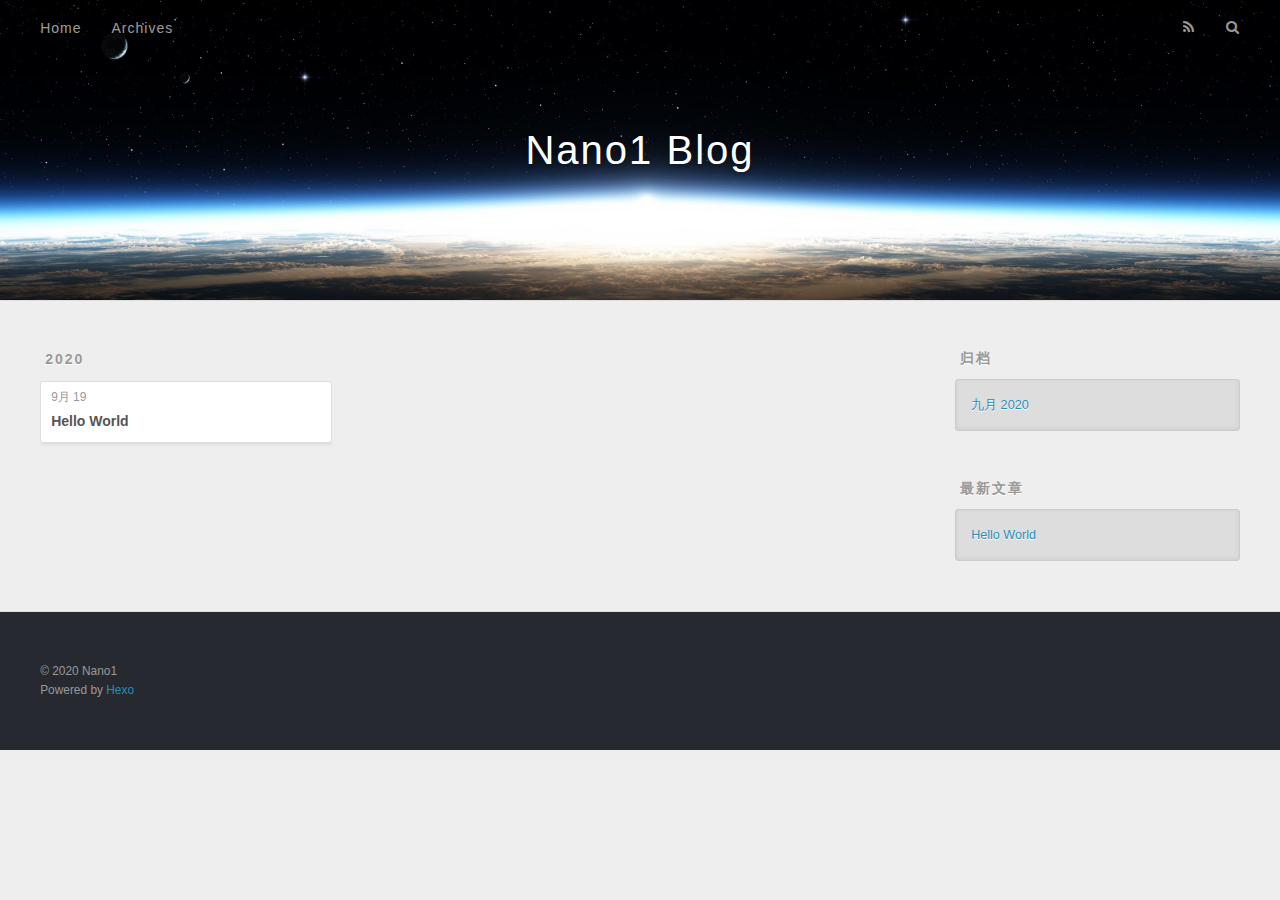
==== archives/index.html @ e584d0bc "Site updated: 2020-09-19 16:43:41" ====
<!DOCTYPE html>
<html>
<head>
  <meta charset="utf-8">
  

  
  <title>归档 | Nano1 Blog</title>
  <meta name="viewport" content="width=device-width, initial-scale=1, maximum-scale=1">
  <meta name="description" content="简单记录">
<meta property="og:type" content="website">
<meta property="og:title" content="Nano1 Blog">
<meta property="og:url" content="http://example.com/archives/index.html">
<meta property="og:site_name" content="Nano1 Blog">
<meta property="og:description" content="简单记录">
<meta property="og:locale" content="zh_CN">
<meta property="article:author" content="Nano1">
<meta name="twitter:card" content="summary">
  
    <link rel="alternate" href="/atom.xml" title="Nano1 Blog" type="application/atom+xml">
  
  
    <link rel="icon" href="/favicon.png">
  
  
    <link href="//fonts.googleapis.com/css?family=Source+Code+Pro" rel="stylesheet" type="text/css">
  
  
<link rel="stylesheet" href="/css/style.css">

<meta name="generator" content="Hexo 5.2.0"></head>

<body>
  <div id="container">
    <div id="wrap">
      <header id="header">
  <div id="banner"></div>
  <div id="header-outer" class="outer">
    <div id="header-title" class="inner">
      <h1 id="logo-wrap">
        <a href="/" id="logo">Nano1 Blog</a>
      </h1>
      
    </div>
    <div id="header-inner" class="inner">
      <nav id="main-nav">
        <a id="main-nav-toggle" class="nav-icon"></a>
        
          <a class="main-nav-link" href="/">Home</a>
        
          <a class="main-nav-link" href="/archives">Archives</a>
        
      </nav>
      <nav id="sub-nav">
        
          <a id="nav-rss-link" class="nav-icon" href="/atom.xml" title="RSS Feed"></a>
        
        <a id="nav-search-btn" class="nav-icon" title="搜索"></a>
      </nav>
      <div id="search-form-wrap">
        <form action="//google.com/search" method="get" accept-charset="UTF-8" class="search-form"><input type="search" name="q" class="search-form-input" placeholder="Search"><button type="submit" class="search-form-submit">&#xF002;</button><input type="hidden" name="sitesearch" value="http://example.com"></form>
      </div>
    </div>
  </div>
</header>
      <div class="outer">
        <section id="main">
  
  
    
    
      
      
      <section class="archives-wrap">
        <div class="archive-year-wrap">
          <a href="/archives/2020" class="archive-year">2020</a>
        </div>
        <div class="archives">
    
    <article class="archive-article archive-type-post">
  <div class="archive-article-inner">
    <header class="archive-article-header">
      <a href="/2020/09/19/hello-world/" class="archive-article-date">
  <time datetime="2020-09-19T07:37:35.341Z" itemprop="datePublished">9月 19</time>
</a>
      
  
    <h1 itemprop="name">
      <a class="archive-article-title" href="/2020/09/19/hello-world/">Hello World</a>
    </h1>
  

    </header>
  </div>
</article>
  
  
    </div></section>
  


</section>
        
          <aside id="sidebar">
  
    

  
    

  
    
  
    
  <div class="widget-wrap">
    <h3 class="widget-title">归档</h3>
    <div class="widget">
      <ul class="archive-list"><li class="archive-list-item"><a class="archive-list-link" href="/archives/2020/09/">九月 2020</a></li></ul>
    </div>
  </div>


  
    
  <div class="widget-wrap">
    <h3 class="widget-title">最新文章</h3>
    <div class="widget">
      <ul>
        
          <li>
            <a href="/2020/09/19/hello-world/">Hello World</a>
          </li>
        
      </ul>
    </div>
  </div>

  
</aside>
        
      </div>
      <footer id="footer">
  
  <div class="outer">
    <div id="footer-info" class="inner">
      &copy; 2020 Nano1<br>
      Powered by <a href="http://hexo.io/" target="_blank">Hexo</a>
    </div>
  </div>
</footer>
    </div>
    <nav id="mobile-nav">
  
    <a href="/" class="mobile-nav-link">Home</a>
  
    <a href="/archives" class="mobile-nav-link">Archives</a>
  
</nav>
    

<script src="//ajax.googleapis.com/ajax/libs/jquery/2.0.3/jquery.min.js"></script>


  
<link rel="stylesheet" href="/fancybox/jquery.fancybox.css">

  
<script src="/fancybox/jquery.fancybox.pack.js"></script>




<script src="/js/script.js"></script>




  </div>
</body>
</html>
---- css/style.css ----
body {
  width: 100%;
}
body:before,
body:after {
  content: "";
  display: table;
}
body:after {
  clear: both;
}
html,
body,
div,
span,
applet,
object,
iframe,
h1,
h2,
h3,
h4,
h5,
h6,
p,
blockquote,
pre,
a,
abbr,
acronym,
address,
big,
cite,
code,
del,
dfn,
em,
img,
ins,
kbd,
q,
s,
samp,
small,
strike,
strong,
sub,
sup,
tt,
var,
dl,
dt,
dd,
ol,
ul,
li,
fieldset,
form,
label,
legend,
table,
caption,
tbody,
tfoot,
thead,
tr,
th,
td {
  margin: 0;
  padding: 0;
  border: 0;
  outline: 0;
  font-weight: inherit;
  font-style: inherit;
  font-family: inherit;
  font-size: 100%;
  vertical-align: baseline;
}
body {
  line-height: 1;
  color: #000;
  background: #fff;
}
ol,
ul {
  list-style: none;
}
table {
  border-collapse: separate;
  border-spacing: 0;
  vertical-align: middle;
}
caption,
th,
td {
  text-align: left;
  font-weight: normal;
  vertical-align: middle;
}
a img {
  border: none;
}
input,
button {
  margin: 0;
  padding: 0;
}
input::-moz-focus-inner,
button::-moz-focus-inner {
  border: 0;
  padding: 0;
}
@font-face {
  font-family: FontAwesome;
  font-style: normal;
  font-weight: normal;
  src: url("fonts/fontawesome-webfont.eot?v=#4.0.3");
  src: url("fonts/fontawesome-webfont.eot?#iefix&v=#4.0.3") format("embedded-opentype"), url("fonts/fontawesome-webfont.woff?v=#4.0.3") format("woff"), url("fonts/fontawesome-webfont.ttf?v=#4.0.3") format("truetype"), url("fonts/fontawesome-webfont.svg#fontawesomeregular?v=#4.0.3") format("svg");
}
html,
body,
#container {
  height: 100%;
}
body {
  background: #eee;
  font: 14px -apple-system, BlinkMacSystemFont, "Segoe UI", "Roboto", "Oxygen", "Ubuntu", "Cantarell", "Fira Sans", "Droid Sans", "Helvetica Neue", sans-serif;
  -webkit-text-size-adjust: 100%;
}
.outer {
  max-width: 1220px;
  margin: 0 auto;
  padding: 0 20px;
}
.outer:before,
.outer:after {
  content: "";
  display: table;
}
.outer:after {
  clear: both;
}
.inner {
  display: inline;
  float: left;
  width: 98.33333333333333%;
  margin: 0 0.833333333333333%;
}
.left,
.alignleft {
  float: left;
}
.right,
.alignright {
  float: right;
}
.clear {
  clear: both;
}
#container {
  position: relative;
}
.mobile-nav-on {
  overflow: hidden;
}
#wrap {
  height: 100%;
  width: 100%;
  position: absolute;
  top: 0;
  left: 0;
  -webkit-transition: 0.2s ease-out;
  -moz-transition: 0.2s ease-out;
  -ms-transition: 0.2s ease-out;
  transition: 0.2s ease-out;
  z-index: 1;
  background: #eee;
}
.mobile-nav-on #wrap {
  left: 280px;
}
@media screen and (min-width: 768px) {
  #main {
    display: inline;
    float: left;
    width: 73.33333333333333%;
    margin: 0 0.833333333333333%;
  }
}
.article-date,
.article-category-link,
.archive-year,
.widget-title {
  text-decoration: none;
  text-transform: uppercase;
  letter-spacing: 2px;
  color: #999;
  margin-bottom: 1em;
  margin-left: 5px;
  line-height: 1em;
  text-shadow: 0 1px #fff;
  font-weight: bold;
}
.article-inner,
.archive-article-inner {
  background: #fff;
  -webkit-box-shadow: 1px 2px 3px #ddd;
  box-shadow: 1px 2px 3px #ddd;
  border: 1px solid #ddd;
  border-radius: 3px;
}
.article-entry h1,
.widget h1 {
  font-size: 2em;
}
.article-entry h2,
.widget h2 {
  font-size: 1.5em;
}
.article-entry h3,
.widget h3 {
  font-size: 1.3em;
}
.article-entry h4,
.widget h4 {
  font-size: 1.2em;
}
.article-entry h5,
.widget h5 {
  font-size: 1em;
}
.article-entry h6,
.widget h6 {
  font-size: 1em;
  color: #999;
}
.article-entry hr,
.widget hr {
  border: 1px dashed #ddd;
}
.article-entry strong,
.widget strong {
  font-weight: bold;
}
.article-entry em,
.widget em,
.article-entry cite,
.widget cite {
  font-style: italic;
}
.article-entry sup,
.widget sup,
.article-entry sub,
.widget sub {
  font-size: 0.75em;
  line-height: 0;
  position: relative;
  vertical-align: baseline;
}
.article-entry sup,
.widget sup {
  top: -0.5em;
}
.article-entry sub,
.widget sub {
  bottom: -0.2em;
}
.article-entry small,
.widget small {
  font-size: 0.85em;
}
.article-entry acronym,
.widget acronym,
.article-entry abbr,
.widget abbr {
  border-bottom: 1px dotted;
}
.article-entry ul,
.widget ul,
.article-entry ol,
.widget ol,
.article-entry dl,
.widget dl {
  margin: 0 20px;
  line-height: 1.6em;
}
.article-entry ul ul,
.widget ul ul,
.article-entry ol ul,
.widget ol ul,
.article-entry ul ol,
.widget ul ol,
.article-entry ol ol,
.widget ol ol {
  margin-top: 0;
  margin-bottom: 0;
}
.article-entry ul,
.widget ul {
  list-style: disc;
}
.article-entry ol,
.widget ol {
  list-style: decimal;
}
.article-entry dt,
.widget dt {
  font-weight: bold;
}
#header {
  height: 300px;
  position: relative;
  border-bottom: 1px solid #ddd;
}
#header:before,
#header:after {
  content: "";
  position: absolute;
  left: 0;
  right: 0;
  height: 40px;
}
#header:before {
  top: 0;
  background: -webkit-linear-gradient(rgba(0,0,0,0.2), transparent);
  background: -moz-linear-gradient(rgba(0,0,0,0.2), transparent);
  background: -ms-linear-gradient(rgba(0,0,0,0.2), transparent);
  background: linear-gradient(rgba(0,0,0,0.2), transparent);
}
#header:after {
  bottom: 0;
  background: -webkit-linear-gradient(transparent, rgba(0,0,0,0.2));
  background: -moz-linear-gradient(transparent, rgba(0,0,0,0.2));
  background: -ms-linear-gradient(transparent, rgba(0,0,0,0.2));
  background: linear-gradient(transparent, rgba(0,0,0,0.2));
}
#header-outer {
  height: 100%;
  position: relative;
}
#header-inner {
  position: relative;
  overflow: hidden;
}
#banner {
  position: absolute;
  top: 0;
  left: 0;
  width: 100%;
  height: 100%;
  background: url("images/banner.jpg") center #000;
  -webkit-background-size: cover;
  -moz-background-size: cover;
  background-size: cover;
  z-index: -1;
}
#header-title {
  text-align: center;
  height: 40px;
  position: absolute;
  top: 50%;
  left: 0;
  margin-top: -20px;
}
#logo,
#subtitle {
  text-decoration: none;
  color: #fff;
  font-weight: 300;
  text-shadow: 0 1px 4px rgba(0,0,0,0.3);
}
#logo {
  font-size: 40px;
  line-height: 40px;
  letter-spacing: 2px;
}
#subtitle {
  font-size: 16px;
  line-height: 16px;
  letter-spacing: 1px;
}
#subtitle-wrap {
  margin-top: 16px;
}
#main-nav {
  float: left;
  margin-left: -15px;
}
.nav-icon,
.main-nav-link {
  float: left;
  color: #fff;
  opacity: 0.6;
  text-decoration: none;
  text-shadow: 0 1px rgba(0,0,0,0.2);
  -webkit-transition: opacity 0.2s;
  -moz-transition: opacity 0.2s;
  -ms-transition: opacity 0.2s;
  transition: opacity 0.2s;
  display: block;
  padding: 20px 15px;
}
.nav-icon:hover,
.main-nav-link:hover {
  opacity: 1;
}
.nav-icon {
  font-family: FontAwesome;
  text-align: center;
  font-size: 14px;
  width: 14px;
  height: 14px;
  padding: 20px 15px;
  position: relative;
  cursor: pointer;
}
.main-nav-link {
  font-weight: 300;
  letter-spacing: 1px;
}
@media screen and (max-width: 479px) {
  .main-nav-link {
    display: none;
  }
}
#main-nav-toggle {
  display: none;
}
#main-nav-toggle:before {
  content: "\f0c9";
}
@media screen and (max-width: 479px) {
  #main-nav-toggle {
    display: block;
  }
}
#sub-nav {
  float: right;
  margin-right: -15px;
}
#nav-rss-link:before {
  content: "\f09e";
}
#nav-search-btn:before {
  content: "\f002";
}
#search-form-wrap {
  position: absolute;
  top: 15px;
  width: 150px;
  height: 30px;
  right: -150px;
  opacity: 0;
  -webkit-transition: 0.2s ease-out;
  -moz-transition: 0.2s ease-out;
  -ms-transition: 0.2s ease-out;
  transition: 0.2s ease-out;
}
#search-form-wrap.on {
  opacity: 1;
  right: 0;
}
@media screen and (max-width: 479px) {
  #search-form-wrap {
    width: 100%;
    right: -100%;
  }
}
.search-form {
  position: absolute;
  top: 0;
  left: 0;
  right: 0;
  background: #fff;
  padding: 5px 15px;
  border-radius: 15px;
  -webkit-box-shadow: 0 0 10px rgba(0,0,0,0.3);
  box-shadow: 0 0 10px rgba(0,0,0,0.3);
}
.search-form-input {
  border: none;
  background: none;
  color: #555;
  width: 100%;
  font: 13px -apple-system, BlinkMacSystemFont, "Segoe UI", "Roboto", "Oxygen", "Ubuntu", "Cantarell", "Fira Sans", "Droid Sans", "Helvetica Neue", sans-serif;
  outline: none;
}
.search-form-input::-webkit-search-results-decoration,
.search-form-input::-webkit-search-cancel-button {
  -webkit-appearance: none;
}
.search-form-submit {
  position: absolute;
  top: 50%;
  right: 10px;
  margin-top: -7px;
  font: 13px FontAwesome;
  border: none;
  background: none;
  color: #bbb;
  cursor: pointer;
}
.search-form-submit:hover,
.search-form-submit:focus {
  color: #777;
}
.article {
  margin: 50px 0;
}
.article-inner {
  overflow: hidden;
}
.article-meta:before,
.article-meta:after {
  content: "";
  display: table;
}
.article-meta:after {
  clear: both;
}
.article-date {
  float: left;
}
.article-category {
  float: left;
  line-height: 1em;
  color: #ccc;
  text-shadow: 0 1px #fff;
  margin-left: 8px;
}
.article-category:before {
  content: "\2022";
}
.article-category-link {
  margin: 0 12px 1em;
}
.article-header {
  padding: 20px 20px 0;
}
.article-title {
  text-decoration: none;
  font-size: 2em;
  font-weight: bold;
  color: #555;
  line-height: 1.1em;
  -webkit-transition: color 0.2s;
  -moz-transition: color 0.2s;
  -ms-transition: color 0.2s;
  transition: color 0.2s;
}
a.article-title:hover {
  color: #258fb8;
}
.article-entry {
  color: #555;
  padding: 0 20px;
}
.article-entry:before,
.article-entry:after {
  content: "";
  display: table;
}
.article-entry:after {
  clear: both;
}
.article-entry p,
.article-entry table {
  line-height: 1.6em;
  margin: 1.6em 0;
}
.article-entry h1,
.article-entry h2,
.article-entry h3,
.article-entry h4,
.article-entry h5,
.article-entry h6 {
  font-weight: bold;
}
.article-entry h1,
.article-entry h2,
.article-entry h3,
.article-entry h4,
.article-entry h5,
.article-entry h6 {
  line-height: 1.1em;
  margin: 1.1em 0;
}
.article-entry a {
  color: #258fb8;
  text-decoration: none;
}
.article-entry a:hover {
  text-decoration: underline;
}
.article-entry ul,
.article-entry ol,
.article-entry dl {
  margin-top: 1.6em;
  margin-bottom: 1.6em;
}
.article-entry img,
.article-entry video {
  max-width: 100%;
  height: auto;
  display: block;
  margin: auto;
}
.article-entry iframe {
  border: none;
}
.article-entry table {
  width: 100%;
  border-collapse: collapse;
  border-spacing: 0;
}
.article-entry th {
  font-weight: bold;
  border-bottom: 3px solid #ddd;
  padding-bottom: 0.5em;
}
.article-entry td {
  border-bottom: 1px solid #ddd;
  padding: 10px 0;
}
.article-entry blockquote {
  font-family: Georgia, "Times New Roman", serif;
  font-size: 1.4em;
  margin: 1.6em 20px;
  text-align: center;
}
.article-entry blockquote footer {
  font-size: 14px;
  margin: 1.6em 0;
  font-family: -apple-system, BlinkMacSystemFont, "Segoe UI", "Roboto", "Oxygen", "Ubuntu", "Cantarell", "Fira Sans", "Droid Sans", "Helvetica Neue", sans-serif;
}
.article-entry blockquote footer cite:before {
  content: "—";
  padding: 0 0.5em;
}
.article-entry .pullquote {
  text-align: left;
  width: 45%;
  margin: 0;
}
.article-entry .pullquote.left {
  margin-left: 0.5em;
  margin-right: 1em;
}
.article-entry .pullquote.right {
  margin-right: 0.5em;
  margin-left: 1em;
}
.article-entry .caption {
  color: #999;
  display: block;
  font-size: 0.9em;
  margin-top: 0.5em;
  position: relative;
  text-align: center;
}
.article-entry .video-container {
  position: relative;
  padding-top: 56.25%;
  height: 0;
  overflow: hidden;
}
.article-entry .video-container iframe,
.article-entry .video-container object,
.article-entry .video-container embed {
  position: absolute;
  top: 0;
  left: 0;
  width: 100%;
  height: 100%;
  margin-top: 0;
}
.article-more-link a {
  display: inline-block;
  line-height: 1em;
  padding: 6px 15px;
  border-radius: 15px;
  background: #eee;
  color: #999;
  text-shadow: 0 1px #fff;
  text-decoration: none;
}
.article-more-link a:hover {
  background: #258fb8;
  color: #fff;
  text-decoration: none;
  text-shadow: 0 1px #1e7293;
}
.article-footer {
  font-size: 0.85em;
  line-height: 1.6em;
  border-top: 1px solid #ddd;
  padding-top: 1.6em;
  margin: 0 20px 20px;
}
.article-footer:before,
.article-footer:after {
  content: "";
  display: table;
}
.article-footer:after {
  clear: both;
}
.article-footer a {
  color: #999;
  text-decoration: none;
}
.article-footer a:hover {
  color: #555;
}
.article-tag-list-item {
  float: left;
  margin-right: 10px;
}
.article-tag-list-link:before {
  content: "#";
}
.article-comment-link {
  float: right;
}
.article-comment-link:before {
  content: "\f075";
  font-family: FontAwesome;
  padding-right: 8px;
}
.article-share-link {
  cursor: pointer;
  float: right;
  margin-left: 20px;
}
.article-share-link:before {
  content: "\f064";
  font-family: FontAwesome;
  padding-right: 6px;
}
#article-nav {
  position: relative;
}
#article-nav:before,
#article-nav:after {
  content: "";
  display: table;
}
#article-nav:after {
  clear: both;
}
@media screen and (min-width: 768px) {
  #article-nav {
    margin: 50px 0;
  }
  #article-nav:before {
    width: 8px;
    height: 8px;
    position: absolute;
    top: 50%;
    left: 50%;
    margin-top: -4px;
    margin-left: -4px;
    content: "";
    border-radius: 50%;
    background: #ddd;
    -webkit-box-shadow: 0 1px 2px #fff;
    box-shadow: 0 1px 2px #fff;
  }
}
.article-nav-link-wrap {
  text-decoration: none;
  text-shadow: 0 1px #fff;
  color: #999;
  -webkit-box-sizing: border-box;
  -moz-box-sizing: border-box;
  box-sizing: border-box;
  margin-top: 50px;
  text-align: center;
  display: block;
}
.article-nav-link-wrap:hover {
  color: #555;
}
@media screen and (min-width: 768px) {
  .article-nav-link-wrap {
    width: 50%;
    margin-top: 0;
  }
}
@media screen and (min-width: 768px) {
  #article-nav-newer {
    float: left;
    text-align: right;
    padding-right: 20px;
  }
}
@media screen and (min-width: 768px) {
  #article-nav-older {
    float: right;
    text-align: left;
    padding-left: 20px;
  }
}
.article-nav-caption {
  text-transform: uppercase;
  letter-spacing: 2px;
  color: #ddd;
  line-height: 1em;
  font-weight: bold;
}
#article-nav-newer .article-nav-caption {
  margin-right: -2px;
}
.article-nav-title {
  font-size: 0.85em;
  line-height: 1.6em;
  margin-top: 0.5em;
}
.article-share-box {
  position: absolute;
  display: none;
  background: #fff;
  -webkit-box-shadow: 1px 2px 10px rgba(0,0,0,0.2);
  box-shadow: 1px 2px 10px rgba(0,0,0,0.2);
  border-radius: 3px;
  margin-left: -145px;
  overflow: hidden;
  z-index: 1;
}
.article-share-box.on {
  display: block;
}
.article-share-input {
  width: 100%;
  background: none;
  -webkit-box-sizing: border-box;
  -moz-box-sizing: border-box;
  box-sizing: border-box;
  font: 14px -apple-system, BlinkMacSystemFont, "Segoe UI", "Roboto", "Oxygen", "Ubuntu", "Cantarell", "Fira Sans", "Droid Sans", "Helvetica Neue", sans-serif;
  padding: 0 15px;
  color: #555;
  outline: none;
  border: 1px solid #ddd;
  border-radius: 3px 3px 0 0;
  height: 36px;
  line-height: 36px;
}
.article-share-links {
  background: #eee;
}
.article-share-links:before,
.article-share-links:after {
  content: "";
  display: table;
}
.article-share-links:after {
  clear: both;
}
.article-share-twitter,
.article-share-facebook,
.article-share-pinterest,
.article-share-google {
  width: 50px;
  height: 36px;
  display: block;
  float: left;
  position: relative;
  color: #999;
  text-shadow: 0 1px #fff;
}
.article-share-twitter:before,
.article-share-facebook:before,
.article-share-pinterest:before,
.article-share-google:before {
  font-size: 20px;
  font-family: FontAwesome;
  width: 20px;
  height: 20px;
  position: absolute;
  top: 50%;
  left: 50%;
  margin-top: -10px;
  margin-left: -10px;
  text-align: center;
}
.article-share-twitter:hover,
.article-share-facebook:hover,
.article-share-pinterest:hover,
.article-share-google:hover {
  color: #fff;
}
.article-share-twitter:before {
  content: "\f099";
}
.article-share-twitter:hover {
  background: #00aced;
  text-shadow: 0 1px #008abe;
}
.article-share-facebook:before {
  content: "\f09a";
}
.article-share-facebook:hover {
  background: #3b5998;
  text-shadow: 0 1px #2f477a;
}
.article-share-pinterest:before {
  content: "\f0d2";
}
.article-share-pinterest:hover {
  background: #cb2027;
  text-shadow: 0 1px #a21a1f;
}
.article-share-google:before {
  content: "\f0d5";
}
.article-share-google:hover {
  background: #dd4b39;
  text-shadow: 0 1px #be3221;
}
.article-gallery {
  background: #000;
  position: relative;
}
.article-gallery-photos {
  position: relative;
  overflow: hidden;
}
.article-gallery-img {
  display: none;
  max-width: 100%;
}
.article-gallery-img:first-child {
  display: block;
}
.article-gallery-img.loaded {
  position: absolute;
  display: block;
}
.article-gallery-img img {
  display: block;
  max-width: 100%;
  margin: 0 auto;
}
#comments {
  background: #fff;
  -webkit-box-shadow: 1px 2px 3px #ddd;
  box-shadow: 1px 2px 3px #ddd;
  padding: 20px;
  border: 1px solid #ddd;
  border-radius: 3px;
  margin: 50px 0;
}
#comments a {
  color: #258fb8;
}
.archives-wrap {
  margin: 50px 0;
}
.archives:before,
.archives:after {
  content: "";
  display: table;
}
.archives:after {
  clear: both;
}
.archive-year-wrap {
  margin-bottom: 1em;
}
.archives {
  -webkit-column-gap: 10px;
  -moz-column-gap: 10px;
  column-gap: 10px;
}
@media screen and (min-width: 480px) and (max-width: 767px) {
  .archives {
    -webkit-column-count: 2;
    -moz-column-count: 2;
    column-count: 2;
  }
}
@media screen and (min-width: 768px) {
  .archives {
    -webkit-column-count: 3;
    -moz-column-count: 3;
    column-count: 3;
  }
}
.archive-article {
  -webkit-column-break-inside: avoid;
  page-break-inside: avoid;
  overflow: hidden;
  break-inside: avoid-column;
}
.archive-article-inner {
  padding: 10px;
  margin-bottom: 15px;
}
.archive-article-title {
  text-decoration: none;
  font-weight: bold;
  color: #555;
  -webkit-transition: color 0.2s;
  -moz-transition: color 0.2s;
  -ms-transition: color 0.2s;
  transition: color 0.2s;
  line-height: 1.6em;
}
.archive-article-title:hover {
  color: #258fb8;
}
.archive-article-footer {
  margin-top: 1em;
}
.archive-article-date {
  color: #999;
  text-decoration: none;
  font-size: 0.85em;
  line-height: 1em;
  margin-bottom: 0.5em;
  display: block;
}
#page-nav {
  margin: 50px auto;
  background: #fff;
  -webkit-box-shadow: 1px 2px 3px #ddd;
  box-shadow: 1px 2px 3px #ddd;
  border: 1px solid #ddd;
  border-radius: 3px;
  text-align: center;
  color: #999;
  overflow: hidden;
}
#page-nav:before,
#page-nav:after {
  content: "";
  display: table;
}
#page-nav:after {
  clear: both;
}
#page-nav a,
#page-nav span {
  padding: 10px 20px;
  line-height: 1;
  height: 2ex;
}
#page-nav a {
  color: #999;
  text-decoration: none;
}
#page-nav a:hover {
  background: #999;
  color: #fff;
}
#page-nav .prev {
  float: left;
}
#page-nav .next {
  float: right;
}
#page-nav .page-number {
  display: inline-block;
}
@media screen and (max-width: 479px) {
  #page-nav .page-number {
    display: none;
  }
}
#page-nav .current {
  color: #555;
  font-weight: bold;
}
#page-nav .space {
  color: #ddd;
}
#footer {
  background: #262a30;
  padding: 50px 0;
  border-top: 1px solid #ddd;
  color: #999;
}
#footer a {
  color: #258fb8;
  text-decoration: none;
}
#footer a:hover {
  text-decoration: underline;
}
#footer-info {
  line-height: 1.6em;
  font-size: 0.85em;
}
.article-entry pre,
.article-entry .highlight {
  background: #2d2d2d;
  margin: 0 -20px;
  padding: 15px 20px;
  border-style: solid;
  border-color: #ddd;
  border-width: 1px 0;
  overflow: auto;
  color: #ccc;
  line-height: 22.400000000000002px;
}
.article-entry .highlight .gutter pre,
.article-entry .gist .gist-file .gist-data .line-numbers {
  color: #666;
  font-size: 0.85em;
}
.article-entry pre,
.article-entry code {
  font-family: "Source Code Pro", Consolas, Monaco, Menlo, Consolas, monospace;
}
.article-entry code {
  background: #eee;
  text-shadow: 0 1px #fff;
  padding: 0 0.3em;
}
.article-entry pre code {
  background: none;
  text-shadow: none;
  padding: 0;
}
.article-entry .highlight pre {
  border: none;
  margin: 0;
  padding: 0;
}
.article-entry .highlight table {
  margin: 0;
  width: auto;
}
.article-entry .highlight td {
  border: none;
  padding: 0;
}
.article-entry .highlight figcaption {
  font-size: 0.85em;
  color: #999;
  line-height: 1em;
  margin-bottom: 1em;
}
.article-entry .highlight figcaption:before,
.article-entry .highlight figcaption:after {
  content: "";
  display: table;
}
.article-entry .highlight figcaption:after {
  clear: both;
}
.article-entry .highlight figcaption a {
  float: right;
}
.article-entry .highlight .gutter pre {
  text-align: right;
  padding-right: 20px;
}
.article-entry .highlight .line {
  height: 22.400000000000002px;
}
.article-entry .highlight .line.marked {
  background: #515151;
}
.article-entry .gist {
  margin: 0 -20px;
  border-style: solid;
  border-color: #ddd;
  border-width: 1px 0;
  background: #2d2d2d;
  padding: 15px 20px 15px 0;
}
.article-entry .gist .gist-file {
  border: none;
  font-family: "Source Code Pro", Consolas, Monaco, Menlo, Consolas, monospace;
  margin: 0;
}
.article-entry .gist .gist-file .gist-data {
  background: none;
  border: none;
}
.article-entry .gist .gist-file .gist-data .line-numbers {
  background: none;
  border: none;
  padding: 0 20px 0 0;
}
.article-entry .gist .gist-file .gist-data .line-data {
  padding: 0 !important;
}
.article-entry .gist .gist-file .highlight {
  margin: 0;
  padding: 0;
  border: none;
}
.article-entry .gist .gist-file .gist-meta {
  background: #2d2d2d;
  color: #999;
  font: 0.85em -apple-system, BlinkMacSystemFont, "Segoe UI", "Roboto", "Oxygen", "Ubuntu", "Cantarell", "Fira Sans", "Droid Sans", "Helvetica Neue", sans-serif;
  text-shadow: 0 0;
  padding: 0;
  margin-top: 1em;
  margin-left: 20px;
}
.article-entry .gist .gist-file .gist-meta a {
  color: #258fb8;
  font-weight: normal;
}
.article-entry .gist .gist-file .gist-meta a:hover {
  text-decoration: underline;
}
pre .comment,
pre .title {
  color: #999;
}
pre .variable,
pre .attribute,
pre .tag,
pre .regexp,
pre .ruby .constant,
pre .xml .tag .title,
pre .xml .pi,
pre .xml .doctype,
pre .html .doctype,
pre .css .id,
pre .css .class,
pre .css .pseudo {
  color: #f2777a;
}
pre .number,
pre .preprocessor,
pre .built_in,
pre .literal,
pre .params,
pre .constant {
  color: #f99157;
}
pre .class,
pre .ruby .class .title,
pre .css .rules .attribute {
  color: #9c9;
}
pre .string,
pre .value,
pre .inheritance,
pre .header,
pre .ruby .symbol,
pre .xml .cdata {
  color: #9c9;
}
pre .css .hexcolor {
  color: #6cc;
}
pre .function,
pre .python .decorator,
pre .python .title,
pre .ruby .function .title,
pre .ruby .title .keyword,
pre .perl .sub,
pre .javascript .title,
pre .coffeescript .title {
  color: #69c;
}
pre .keyword,
pre .javascript .function {
  color: #c9c;
}
@media screen and (max-width: 479px) {
  #mobile-nav {
    position: absolute;
    top: 0;
    left: 0;
    width: 280px;
    height: 100%;
    background: #191919;
    border-right: 1px solid #fff;
  }
}
@media screen and (max-width: 479px) {
  .mobile-nav-link {
    display: block;
    color: #999;
    text-decoration: none;
    padding: 15px 20px;
    font-weight: bold;
  }
  .mobile-nav-link:hover {
    color: #fff;
  }
}
@media screen and (min-width: 768px) {
  #sidebar {
    display: inline;
    float: left;
    width: 23.333333333333332%;
    margin: 0 0.833333333333333%;
  }
}
.widget-wrap {
  margin: 50px 0;
}
.widget {
  color: #777;
  text-shadow: 0 1px #fff;
  background: #ddd;
  -webkit-box-shadow: 0 -1px 4px #ccc inset;
  box-shadow: 0 -1px 4px #ccc inset;
  border: 1px solid #ccc;
  padding: 15px;
  border-radius: 3px;
}
.widget a {
  color: #258fb8;
  text-decoration: none;
}
.widget a:hover {
  text-decoration: underline;
}
.widget ul ul,
.widget ol ul,
.widget dl ul,
.widget ul ol,
.widget ol ol,
.widget dl ol,
.widget ul dl,
.widget ol dl,
.widget dl dl {
  margin-left: 15px;
  list-style: disc;
}
.widget {
  line-height: 1.6em;
  word-wrap: break-word;
  font-size: 0.9em;
}
.widget ul,
.widget ol {
  list-style: none;
  margin: 0;
}
.widget ul ul,
.widget ol ul,
.widget ul ol,
.widget ol ol {
  margin: 0 20px;
}
.widget ul ul,
.widget ol ul {
  list-style: disc;
}
.widget ul ol,
.widget ol ol {
  list-style: decimal;
}
.category-list-count,
.tag-list-count,
.archive-list-count {
  padding-left: 5px;
  color: #999;
  font-size: 0.85em;
}
.category-list-count:before,
.tag-list-count:before,
.archive-list-count:before {
  content: "(";
}
.category-list-count:after,
.tag-list-count:after,
.archive-list-count:after {
  content: ")";
}
.tagcloud a {
  margin-right: 5px;
  display: inline-block;
}
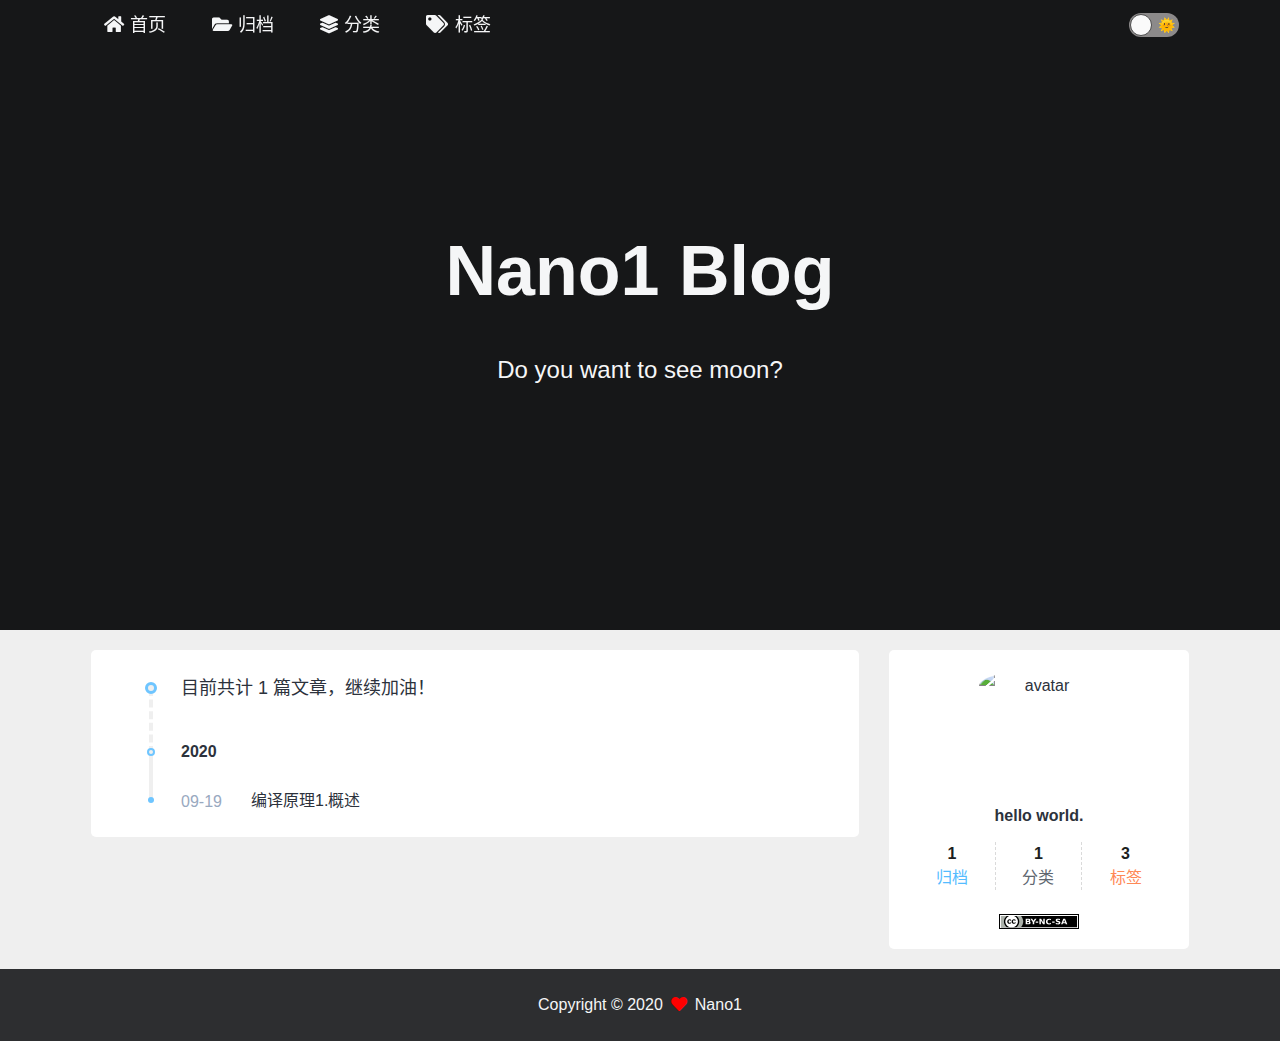
==== commit 4db9fc7e: "Site updated: 2020-09-22 17:52:18" ====
--- a/archives/index.html
+++ b/archives/index.html
@@ -1,180 +1,123 @@
-<!DOCTYPE html>
-<html>
-<head>
-  <meta charset="utf-8">
-  
-
-  
-  <title>归档 | Nano1 Blog</title>
-  <meta name="viewport" content="width=device-width, initial-scale=1, maximum-scale=1">
-  <meta name="description" content="简单记录">
+<!DOCTYPE html><html lang="zh-CN"><head><meta charset="UTF-8"><meta http-equiv="X-UA-Compatible" content="IE=edge"><meta name="viewport" content="width=device-width, initial-scale=1"><meta name="format-detection" content="telephone=no"><meta name="apple-mobile-web-app-capable" content="yes"><meta name="apple-mobile-web-app-status-bar-style" content="black"><link rel="icon" href="/images/icons/favicon-16x16.png?v=2.1.1" type="image/png" sizes="16x16"><link rel="icon" href="/images/icons/favicon-32x32.png?v=2.1.1" type="image/png" sizes="32x32"><meta name="description" content="倒霉蛋">
 <meta property="og:type" content="website">
 <meta property="og:title" content="Nano1 Blog">
-<meta property="og:url" content="http://example.com/archives/index.html">
+<meta property="og:url" content="http://suyunano1.github.io/archives/index.html">
 <meta property="og:site_name" content="Nano1 Blog">
-<meta property="og:description" content="简单记录">
+<meta property="og:description" content="倒霉蛋">
 <meta property="og:locale" content="zh_CN">
 <meta property="article:author" content="Nano1">
-<meta name="twitter:card" content="summary">
-  
-    <link rel="alternate" href="/atom.xml" title="Nano1 Blog" type="application/atom+xml">
-  
-  
-    <link rel="icon" href="/favicon.png">
-  
-  
-    <link href="//fonts.googleapis.com/css?family=Source+Code+Pro" rel="stylesheet" type="text/css">
-  
-  
-<link rel="stylesheet" href="/css/style.css">
+<meta property="article:tag" content="计算机 编程">
+<meta name="twitter:card" content="summary"><title>归档 | Nano1 Blog</title><link ref="canonical" href="http://suyunano1.github.io/archives/index.html"><link rel="dns-prefetch" href="https://cdn.jsdelivr.net"><link rel="stylesheet" href="https://cdn.jsdelivr.net/npm/@fortawesome/fontawesome-free@5.12.1/css/all.min.css" type="text/css"><link rel="stylesheet" href="/css/index.css?v=2.1.1"><script>var Stun = window.Stun || {};
+var CONFIG = {
+  root: '/',
+  algolia: undefined,
+  fontIcon: {"prompt":{"success":"fas fa-check-circle","info":"fas fa-arrow-circle-right","warning":"fas fa-exclamation-circle","error":"fas fa-times-circle"},"copyBtn":"fas fa-copy"},
+  sidebar: {"offsetTop":"20px","tocMaxDepth":6},
+  header: {"enable":true,"showOnPost":true,"scrollDownIcon":false},
+  postWidget: {"endText":true},
+  nightMode: {"enable":true},
+  back2top: {"enable":true},
+  codeblock: {"style":"carbon","highlight":"light","wordWrap":false},
+  reward: false,
+  fancybox: false,
+  zoomImage: {"gapAside":"20px"},
+  galleryWaterfall: undefined,
+  lazyload: false,
+  pjax: {"avoidBanner":false},
+  externalLink: {"icon":{"enable":true,"name":"fas fa-external-link-alt"}},
+  shortcuts: undefined,
+  prompt: {"copyButton":"复制","copySuccess":"复制成功","copyError":"复制失败"},
+  sourcePath: {"js":"js","css":"css","images":"images"},
+};
 
-<meta name="generator" content="Hexo 5.2.0"></head>
+window.CONFIG = CONFIG;</script><meta name="generator" content="Hexo 5.2.0"></head><body><div class="container" id="container"><header class="header" id="header"><div class="header-inner"><nav class="header-nav header-nav--fixed"><div class="header-nav-inner"><div class="header-nav-menubtn"><i class="fas fa-bars"></i></div><div class="header-nav-menu"><div class="header-nav-menu-item"><a class="header-nav-menu-item__link" href="/"><span class="header-nav-menu-item__icon"><i class="fas fa-home"></i></span><span class="header-nav-menu-item__text">首页</span></a></div><div class="header-nav-menu-item"><a class="header-nav-menu-item__link" href="/archives/"><span class="header-nav-menu-item__icon"><i class="fas fa-folder-open"></i></span><span class="header-nav-menu-item__text">归档</span></a></div><div class="header-nav-menu-item"><a class="header-nav-menu-item__link" href="/categories/"><span class="header-nav-menu-item__icon"><i class="fas fa-layer-group"></i></span><span class="header-nav-menu-item__text">分类</span></a></div><div class="header-nav-menu-item"><a class="header-nav-menu-item__link" href="/tags/"><span class="header-nav-menu-item__icon"><i class="fas fa-tags"></i></span><span class="header-nav-menu-item__text">标签</span></a></div></div><div class="header-nav-mode"><div class="mode"><div class="mode-track"><span class="mode-track-moon"></span><span class="mode-track-sun"></span></div><div class="mode-thumb"></div></div></div></div></nav><div class="header-banner"><div class="header-banner-info"><div class="header-banner-info__title">Nano1 Blog</div><div class="header-banner-info__subtitle">Do you want to see moon?</div></div></div></div></header><main class="main" id="main"><div class="main-inner"><div class="content-wrap" id="content-wrap"><div class="content" id="content"><div class="archive"><div class="archive-total">目前共计 1 篇文章，继续加油！</div><section class="timeline"><time class="timeline-item timeline-item--year">2020</time><article class="timeline-item"><time class="timeline-item__time">09-19</time><h2 class="timeline-item__title"><a class="timeline-item__link" href="/2020/09/19/%E7%BC%96%E8%AF%91%E5%8E%9F%E7%90%861.%E6%A6%82%E8%BF%B0/">编译原理1.概述</a></h2></article></section></div></div></div><div class="sidebar-wrap" id="sidebar-wrap"><aside class="sidebar" id="sidebar"><section class="sidebar-toc hide"></section><!-- ov = overview--><section class="sidebar-ov"><div class="sidebar-ov-author"><div class="sidebar-ov-author__avatar"><img class="sidebar-ov-author__avatar_img" src="https://gitee.com/nano1/blog-resources/raw/master/avatar.jpg" alt="avatar"></div><p class="sidebar-ov-author__text">hello world.</p></div><div class="sidebar-ov-state"><a class="sidebar-ov-state-item sidebar-ov-state-item--posts" href="/archives/"><div class="sidebar-ov-state-item__count">1</div><div class="sidebar-ov-state-item__name">归档</div></a><a class="sidebar-ov-state-item sidebar-ov-state-item--categories" href="/categories/"><div class="sidebar-ov-state-item__count">1</div><div class="sidebar-ov-state-item__name">分类</div></a><a class="sidebar-ov-state-item sidebar-ov-state-item--tags" href="/tags/"><div class="sidebar-ov-state-item__count">3</div><div class="sidebar-ov-state-item__name">标签</div></a></div><div class="sidebar-ov-cc"><a href="https://creativecommons.org/licenses/by-nc-sa/4.0/deed.en" target="_blank" rel="noopener" data-popover="知识共享许可协议" data-popover-pos="up"><img src="/images/cc-by-nc-sa.svg"></a></div></section></aside></div><div class="clearfix"></div></div></main><footer class="footer" id="footer"><div class="footer-inner"><div><span>Copyright © 2020</span><span class="footer__icon"><i class="fas fa-heart"></i></span><span>Nano1</span></div></div></footer><div class="loading-bar" id="loading-bar"><div class="loading-bar__progress"></div></div><div class="back2top" id="back2top"><span class="back2top__icon"><i class="fas fa-rocket"></i></span></div></div><script src="https://cdn.jsdelivr.net/npm/jquery@v3.4.1/dist/jquery.min.js"></script><script src="https://cdn.jsdelivr.net/npm/velocity-animate@1.5.2/velocity.min.js"></script><script src="https://cdn.jsdelivr.net/npm/velocity-animate@1.5.2/velocity.ui.min.js"></script><script src="https://cdn.jsdelivr.net/npm/pjax@latest/pjax.min.js"></script><script>window.addEventListener('DOMContentLoaded', function () {
+  var pjax = new Pjax({"selectors":["head title","#main",".pjax-reload"],"history":true,"scrollTo":false,"scrollRestoration":false,"cacheBust":false,"debug":false,"currentUrlFullReload":false,"timeout":0});
+  // 加载进度条的计时器
+  var loadingTimer = null;
 
-<body>
-  <div id="container">
-    <div id="wrap">
-      <header id="header">
-  <div id="banner"></div>
-  <div id="header-outer" class="outer">
-    <div id="header-title" class="inner">
-      <h1 id="logo-wrap">
-        <a href="/" id="logo">Nano1 Blog</a>
-      </h1>
-      
-    </div>
-    <div id="header-inner" class="inner">
-      <nav id="main-nav">
-        <a id="main-nav-toggle" class="nav-icon"></a>
-        
-          <a class="main-nav-link" href="/">Home</a>
-        
-          <a class="main-nav-link" href="/archives">Archives</a>
-        
-      </nav>
-      <nav id="sub-nav">
-        
-          <a id="nav-rss-link" class="nav-icon" href="/atom.xml" title="RSS Feed"></a>
-        
-        <a id="nav-search-btn" class="nav-icon" title="搜索"></a>
-      </nav>
-      <div id="search-form-wrap">
-        <form action="//google.com/search" method="get" accept-charset="UTF-8" class="search-form"><input type="search" name="q" class="search-form-input" placeholder="Search"><button type="submit" class="search-form-submit">&#xF002;</button><input type="hidden" name="sitesearch" value="http://example.com"></form>
-      </div>
-    </div>
-  </div>
-</header>
-      <div class="outer">
-        <section id="main">
-  
-  
-    
-    
-      
-      
-      <section class="archives-wrap">
-        <div class="archive-year-wrap">
-          <a href="/archives/2020" class="archive-year">2020</a>
-        </div>
-        <div class="archives">
-    
-    <article class="archive-article archive-type-post">
-  <div class="archive-article-inner">
-    <header class="archive-article-header">
-      <a href="/2020/09/19/hello-world/" class="archive-article-date">
-  <time datetime="2020-09-19T07:37:35.341Z" itemprop="datePublished">9月 19</time>
-</a>
-      
-  
-    <h1 itemprop="name">
-      <a class="archive-article-title" href="/2020/09/19/hello-world/">Hello World</a>
-    </h1>
-  
+  // 重置页面 Y 方向上的滚动偏移量
+  document.addEventListener('pjax:send', function () {
+    $('.header-nav-menu').removeClass('show');
+    if (CONFIG.pjax && CONFIG.pjax.avoidBanner) {
+      $('html').velocity('scroll', {
+        duration: 500,
+        offset: $('#header').height(),
+        easing: 'easeInOutCubic'
+      });
+    }
 
-    </header>
-  </div>
-</article>
-  
-  
-    </div></section>
-  
+    var loadingBarWidth = 20;
+    var MAX_LOADING_WIDTH = 95;
 
+    $('.loading-bar').addClass('loading');
+    $('.loading-bar__progress').css('width', loadingBarWidth + '%');
+    clearInterval(loadingTimer);
+    loadingTimer = setInterval(function () {
+      loadingBarWidth += 3;
+      if (loadingBarWidth > MAX_LOADING_WIDTH) {
+        loadingBarWidth = MAX_LOADING_WIDTH;
+      }
+      $('.loading-bar__progress').css('width', loadingBarWidth + '%');
+    }, 500);
+  }, false);
 
-</section>
-        
-          <aside id="sidebar">
-  
-    
+  window.addEventListener('pjax:complete', function () {
+    clearInterval(loadingTimer);
+    $('.loading-bar__progress').css('width', '100%');
+    $('.loading-bar').removeClass('loading');
+    setTimeout(function () {
+      $('.loading-bar__progress').css('width', '0');
+    }, 400);
+    $('link[rel=prefetch], script[data-pjax-rm]').each(function () {
+      $(this).remove();
+    });
+    $('script[data-pjax], #pjax-reload script').each(function () {
+      $(this).parent().append($(this).remove());
+    });
 
-  
-    
+    if (Stun.utils.pjaxReloadBoot) {
+      Stun.utils.pjaxReloadBoot();
+    }
+    if (Stun.utils.pjaxReloadScroll) {
+      Stun.utils.pjaxReloadScroll();
+    }
+    if (Stun.utils.pjaxReloadSidebar) {
+      Stun.utils.pjaxReloadSidebar();
+    }
+    if (false) {
+      if (Stun.utils.pjaxReloadHeader) {
+        Stun.utils.pjaxReloadHeader();
+      }
+      if (Stun.utils.pjaxReloadScrollIcon) {
+        Stun.utils.pjaxReloadScrollIcon();
+      }
+      if (Stun.utils.pjaxReloadLocalSearch) {
+        Stun.utils.pjaxReloadLocalSearch();
+      }
+    }
+  }, false);
+}, false);</script><div id="pjax-reload"></div><script data-pjax="">function loadUtterances() {
+  var d = document, s = d.createElement('script');
+  var container = d.getElementById('utterances-container');
 
-  
-    
-  
-    
-  <div class="widget-wrap">
-    <h3 class="widget-title">归档</h3>
-    <div class="widget">
-      <ul class="archive-list"><li class="archive-list-item"><a class="archive-list-link" href="/archives/2020/09/">九月 2020</a></li></ul>
-    </div>
-  </div>
+  if (!container) {
+    return;
+  }
+  s.src = 'https://utteranc.es/client.js';
+  s.setAttribute('repo', 'SuyuNano1/SuyuNano1.github.io');
+  s.setAttribute('issue-term', 'title');
+  s.setAttribute('label', 'utterances');
+  s.setAttribute('theme', 'github-light');
+  s.setAttribute('crossorigin', 'anonymous');
+  s.setAttribute('async', '');
+  if (true) {
+    s.setAttribute('data-pjax-rm', '');
+  }
+  container.append(s);
+}
 
-
-  
-    
-  <div class="widget-wrap">
-    <h3 class="widget-title">最新文章</h3>
-    <div class="widget">
-      <ul>
-        
-          <li>
-            <a href="/2020/09/19/hello-world/">Hello World</a>
-          </li>
-        
-      </ul>
-    </div>
-  </div>
-
-  
-</aside>
-        
-      </div>
-      <footer id="footer">
-  
-  <div class="outer">
-    <div id="footer-info" class="inner">
-      &copy; 2020 Nano1<br>
-      Powered by <a href="http://hexo.io/" target="_blank">Hexo</a>
-    </div>
-  </div>
-</footer>
-    </div>
-    <nav id="mobile-nav">
-  
-    <a href="/" class="mobile-nav-link">Home</a>
-  
-    <a href="/archives" class="mobile-nav-link">Archives</a>
-  
-</nav>
-    
-
-<script src="//ajax.googleapis.com/ajax/libs/jquery/2.0.3/jquery.min.js"></script>
-
-
-  
-<link rel="stylesheet" href="/fancybox/jquery.fancybox.css">
-
-  
-<script src="/fancybox/jquery.fancybox.pack.js"></script>
-
-
-
-
-<script src="/js/script.js"></script>
-
-
-
-
-  </div>
-</body>
-</html>+if (true) {
+  loadUtterances();
+} else {
+  window.addEventListener('DOMContentLoaded', loadUtterances, false);
+}</script><script src="/js/utils.js?v=2.1.1"></script><script src="/js/stun-boot.js?v=2.1.1"></script><script src="/js/scroll.js?v=2.1.1"></script><script src="/js/header.js?v=2.1.1"></script><script src="/js/sidebar.js?v=2.1.1"></script></body></html>--- a/css/index.css
+++ b/css/index.css
@@ -0,0 +1,2559 @@
+html {
+  line-height: 1.15; /* 1 */
+  -webkit-text-size-adjust: 100%; /* 2 */
+}
+body {
+  margin: 0;
+}
+main {
+  display: block;
+}
+h1 {
+  margin: 0.67em 0;
+  font-size: 2em;
+}
+hr {
+  overflow: visible; /* 2 */
+  box-sizing: content-box; /* 1 */
+  height: 0; /* 1 */
+}
+pre {
+  font-family: monospace, monospace; /* 1 */
+  font-size: 1em; /* 2 */
+}
+a {
+  background-color: transparent;
+}
+abbr[title] {
+  border-bottom: none; /* 1 */
+  text-decoration: underline; /* 2 */
+  text-decoration: underline dotted; /* 2 */
+}
+b,
+strong {
+  font-weight: bolder;
+}
+code,
+kbd,
+samp {
+  font-family: monospace, monospace; /* 1 */
+  font-size: 1em; /* 2 */
+}
+small {
+  font-size: 80%;
+}
+sub,
+sup {
+  position: relative;
+  font-size: 75%;
+  line-height: 0;
+  vertical-align: baseline;
+}
+sub {
+  bottom: -0.25em;
+}
+sup {
+  top: -0.5em;
+}
+img {
+  border-style: none;
+}
+button,
+input,
+optgroup,
+select,
+textarea {
+  margin: 0; /* 2 */
+  font-family: inherit; /* 1 */
+  font-size: 100%; /* 1 */
+  line-height: 1.15; /* 1 */
+}
+button,
+input {
+  overflow: visible; /* 1 */
+}
+button,
+select {
+  text-transform: none; /* 1 */
+}
+button,
+[type='button'],
+[type='reset'],
+[type='submit'] {
+  -webkit-appearance: button;
+}
+button::-moz-focus-inner,
+[type='button']::-moz-focus-inner,
+[type='reset']::-moz-focus-inner,
+[type='submit']::-moz-focus-inner {
+  border-style: none;
+  padding: 0;
+}
+button:-moz-focusring,
+[type='button']:-moz-focusring,
+[type='reset']:-moz-focusring,
+[type='submit']:-moz-focusring {
+  outline: 1px dotted ButtonText;
+}
+fieldset {
+  padding: 0.35em 0.75em 0.625em;
+}
+legend {
+  display: table; /* 1 */
+  box-sizing: border-box; /* 1 */
+  padding: 0; /* 3 */
+  max-width: 100%; /* 1 */
+  white-space: normal; /* 1 */
+  color: inherit; /* 2 */
+}
+progress {
+  vertical-align: baseline;
+}
+textarea {
+  overflow: auto;
+}
+[type='checkbox'],
+[type='radio'] {
+  box-sizing: border-box; /* 1 */
+  padding: 0; /* 2 */
+}
+[type='number']::-webkit-inner-spin-button,
+[type='number']::-webkit-outer-spin-button {
+  height: auto;
+}
+[type='search'] {
+  outline-offset: -2px; /* 2 */
+  -webkit-appearance: textfield; /* 1 */
+}
+[type='search']::-webkit-search-decoration {
+  -webkit-appearance: none;
+}
+::-webkit-file-upload-button {
+  font: inherit; /* 2 */
+  -webkit-appearance: button; /* 1 */
+}
+details {
+  display: block;
+}
+summary {
+  display: list-item;
+}
+template {
+  display: none;
+}
+[hidden] {
+  display: none;
+}
+html {
+  line-height: 1.15; /* 1 */
+  -webkit-text-size-adjust: 100%; /* 2 */
+}
+body {
+  margin: 0;
+}
+main {
+  display: block;
+}
+h1 {
+  margin: 0.67em 0;
+  font-size: 2em;
+}
+hr {
+  overflow: visible; /* 2 */
+  -webkit-box-sizing: content-box;
+  -moz-box-sizing: content-box;
+  box-sizing: content-box; /* 1 */
+  height: 0; /* 1 */
+}
+pre {
+  font-family: monospace, monospace; /* 1 */
+  font-size: 1em; /* 2 */
+}
+a {
+  background-color: transparent;
+}
+abbr[title] {
+  border-bottom: none; /* 1 */
+  text-decoration: underline; /* 2 */
+  text-decoration: underline dotted; /* 2 */
+}
+b,
+strong {
+  font-weight: bolder;
+}
+code,
+kbd,
+samp {
+  font-family: monospace, monospace; /* 1 */
+  font-size: 1em; /* 2 */
+}
+small {
+  font-size: 80%;
+}
+sub,
+sup {
+  position: relative;
+  font-size: 75%;
+  line-height: 0;
+  vertical-align: baseline;
+}
+sub {
+  bottom: -0.25em;
+}
+sup {
+  top: -0.5em;
+}
+img {
+  border-style: none;
+}
+button,
+input,
+optgroup,
+select,
+textarea {
+  margin: 0; /* 2 */
+  font-family: inherit; /* 1 */
+  font-size: 100%; /* 1 */
+  line-height: 1.15; /* 1 */
+}
+button,
+input {
+  overflow: visible; /* 1 */
+}
+button,
+select {
+  text-transform: none; /* 1 */
+}
+button,
+[type='button'],
+[type='reset'],
+[type='submit'] {
+  -webkit-appearance: button;
+}
+button::-moz-focus-inner,
+[type='button']::-moz-focus-inner,
+[type='reset']::-moz-focus-inner,
+[type='submit']::-moz-focus-inner {
+  border-style: none;
+  padding: 0;
+}
+button:-moz-focusring,
+[type='button']:-moz-focusring,
+[type='reset']:-moz-focusring,
+[type='submit']:-moz-focusring {
+  outline: 1px dotted ButtonText;
+}
+fieldset {
+  padding: 0.35em 0.75em 0.625em;
+}
+legend {
+  display: table; /* 1 */
+  -webkit-box-sizing: border-box;
+  -moz-box-sizing: border-box;
+  box-sizing: border-box; /* 1 */
+  padding: 0; /* 3 */
+  max-width: 100%; /* 1 */
+  white-space: normal; /* 1 */
+  color: inherit; /* 2 */
+}
+progress {
+  vertical-align: baseline;
+}
+textarea {
+  overflow: auto;
+}
+[type='checkbox'],
+[type='radio'] {
+  -webkit-box-sizing: border-box;
+  -moz-box-sizing: border-box;
+  box-sizing: border-box; /* 1 */
+  padding: 0; /* 2 */
+}
+[type='number']::-webkit-inner-spin-button,
+[type='number']::-webkit-outer-spin-button {
+  height: auto;
+}
+[type='search'] {
+  outline-offset: -2px; /* 2 */
+  -webkit-appearance: textfield; /* 1 */
+}
+[type='search']::-webkit-search-decoration {
+  -webkit-appearance: none;
+}
+::-webkit-file-upload-button {
+  font: inherit; /* 2 */
+  -webkit-appearance: button; /* 1 */
+}
+details {
+  display: block;
+}
+summary {
+  display: list-item;
+}
+template {
+  display: none;
+}
+[hidden] {
+  display: none;
+}
+:root {
+  --color-gray-100: #fff;
+  --color-gray-150: #f9f9f9;
+  --color-gray-200: #f5f6f7;
+  --color-gray-250: #efefef;
+  --color-gray-260: #e5e7ea;
+  --color-gray-300: #dadada;
+  --color-gray-400: #ccd0d5;
+  --color-gray-500: #bec3c9;
+  --color-gray-550: #adadad;
+  --color-gray-600: #8d949e;
+  --color-gray-650: #757474;
+  --color-gray-700: #606770;
+  --color-gray-800: #444950;
+  --color-gray-850: #303846;
+  --color-gray-900: #2c323c;
+  --color-gray-950: #1c1e21;
+  --color-font: var(--color-gray-900);
+  --color-card: var(--color-gray-100);
+  --color-blue-200: #ebeef5;
+}
+html.nightmode {
+  --color-gray-100: #1c1e21;
+  --color-gray-150: #2c323c;
+  --color-gray-200: #303846;
+  --color-gray-250: #444950;
+  --color-gray-260: #555b64;
+  --color-gray-300: #606770;
+  --color-gray-400: #757474;
+  --color-gray-500: #8d949e;
+  --color-gray-550: #959595;
+  --color-gray-600: #bec3c9;
+  --color-gray-650: #ccd0d5;
+  --color-gray-700: #dadada;
+  --color-gray-800: #eaecef;
+  --color-gray-850: #f5f6f7;
+  --color-gray-900: #f9f9f9;
+  --color-gray-950: #fff;
+  --color-font: var(--color-gray-600);
+  --color-card: var(--color-gray-150);
+  --color-blue-200: #444950;
+}
+::selection {
+  color: #fff;
+  background-color: #8be0e1;
+}
+*,
+*::before,
+*::after {
+  -webkit-box-sizing: inherit;
+  -moz-box-sizing: inherit;
+  box-sizing: inherit;
+}
+html {
+  -webkit-box-sizing: border-box;
+  -moz-box-sizing: border-box;
+  box-sizing: border-box;
+  font-size: 20px;
+}
+body {
+  margin: 0;
+  padding: 0;
+  font-family: 'PingFang SC', 'Microsoft YaHei', sans-serif, Arial;
+  font-size: 14px;
+  line-height: 2;
+  color: var(--color-font);
+  background-color: var(--color-gray-250);
+}
+h1,
+h2,
+h3,
+h4,
+h5,
+h6 {
+  padding: 0;
+  font-family: 'PingFang SC', 'Microsoft YaHei', sans-serif, Arial;
+  font-weight: 700;
+  line-height: 1.5;
+}
+h1 {
+  font-size: 2em;
+}
+h2 {
+  font-size: 1.5em;
+}
+h3 {
+  font-size: 1.25em;
+}
+h4 {
+  font-size: 1em;
+}
+h5 {
+  font-size: 0.875em;
+}
+h6 {
+  font-size: 0.85em;
+}
+p {
+  margin: 0 0 1rem;
+}
+a {
+  text-decoration: none;
+  color: #058ed2;
+  background-color: transparent;
+  outline: none;
+  cursor: pointer;
+}
+img,
+video,
+iframe {
+  display: block;
+  margin-right: auto;
+  margin-left: auto;
+  max-width: 100%;
+}
+hr {
+  margin: 1rem 0;
+  border: 2px dashed #b8dcfd;
+  height: 0;
+}
+blockquote {
+  margin: 0;
+  border-left: 5px solid var(--color-gray-300);
+  padding: 0 1rem;
+  background-color: var(--color-gray-200);
+}
+blockquote cite::before {
+  content: '--';
+  padding: 0 0.25rem;
+}
+code {
+  white-space: normal;
+  word-wrap: break-word;
+  word-break: break-word;
+  border-radius: 3px;
+  padding: 1px 5px;
+  font-family: 'Source Code Pro', Consolas, Menlo, Monaco, 'Courier New', monospace;
+  font-size: 0.95em;
+  color: var(--color-gray-700);
+  background-color: var(--color-gray-200);
+}
+dt {
+  font-weight: 700;
+}
+dd {
+  margin: 0;
+  padding: 0;
+}
+table {
+  border-spacing: 0;
+  border-collapse: collapse;
+  width: 100%;
+}
+th,
+td {
+  border: 1px solid var(--color-blue-200);
+  padding: 0 5px;
+}
+acronym,
+abbr {
+  cursor: help;
+}
+kbd {
+  display: inline-block;
+  border: 1px solid var(--color-gray-500);
+  border-radius: 3px;
+  padding: 0.1rem 0.2rem;
+  font-family: consolas, 'Liberation Mono', courier, monospace;
+  font-size: 0.85em;
+  font-weight: 700;
+  line-height: 1;
+  white-space: nowrap;
+  color: var(--color-gray-850);
+  background-color: var(--color-gray-150);
+  -webkit-box-shadow: 0 -1px 0 var(--color-gray-300) inset;
+  box-shadow: 0 -1px 0 var(--color-gray-300) inset;
+}
+.clearfix {
+  zoom: 1;
+}
+.clearfix:before,
+.clearfix:after {
+  content: "";
+  display: table;
+}
+.clearfix:after {
+  clear: both;
+}
+[data-popover] {
+  position: relative;
+}
+[data-popover]::before {
+  position: absolute;
+  top: 0;
+  left: 50%;
+  z-index: 2;
+  font-family: sans-serif, Arial;
+  font-size: 14px;
+  font-weight: normal;
+  font-style: normal;
+  line-height: 2;
+  white-space: nowrap;
+  color: #fff;
+  background-color: rgba(0,0,0,0.9);
+  opacity: 0;
+  -ms-filter: "progid:DXImageTransform.Microsoft.Alpha(Opacity=0)";
+  filter: alpha(opacity=0);
+  text-shadow: none;
+  -webkit-transition: opacity 0.2s ease, -webkit-transform 0.2s ease;
+  -moz-transition: opacity 0.2s ease, -moz-transform 0.2s ease;
+  -o-transition: opacity 0.2s ease, -o-transform 0.2s ease;
+  -ms-transition: opacity 0.2s ease, -ms-transform 0.2s ease;
+  transition: opacity 0.2s ease, transform 0.2s ease;
+  -webkit-transform: translate(-50%, -70%);
+  -moz-transform: translate(-50%, -70%);
+  -o-transform: translate(-50%, -70%);
+  -ms-transform: translate(-50%, -70%);
+  transform: translate(-50%, -70%);
+  pointer-events: none;
+}
+[data-popover]::before {
+  content: attr(data-popover);
+  border-radius: 4px;
+  padding: 0.2rem 0.6rem;
+}
+@media (min-width: 991.98px) {
+  [data-popover-pos='up']:hover::before {
+    opacity: 1;
+    -ms-filter: none;
+    filter: none;
+    -webkit-transform: translate(-50%, -120%);
+    -moz-transform: translate(-50%, -120%);
+    -o-transform: translate(-50%, -120%);
+    -ms-transform: translate(-50%, -120%);
+    transform: translate(-50%, -120%);
+  }
+}
+.stun-message {
+  position: fixed;
+  top: 1rem;
+  left: 50%;
+  z-index: 2;
+  -webkit-transform: translateX(-50%);
+  -moz-transform: translateX(-50%);
+  -o-transform: translateX(-50%);
+  -ms-transform: translateX(-50%);
+  transform: translateX(-50%);
+}
+.stun-alert {
+  position: relative;
+  border-radius: 3px;
+  padding: 8px 12px;
+  font-size: 16px;
+  line-height: 1rem;
+  background-color: #fff;
+  -webkit-box-shadow: 0 4px 12px rgba(0,0,0,0.15);
+  box-shadow: 0 4px 12px rgba(0,0,0,0.15);
+}
+.stun-alert-success {
+  color: #52c41a;
+}
+.stun-alert-success ~ i {
+  color: #52c41a;
+}
+.stun-alert-info {
+  color: #1890ff;
+}
+.stun-alert-info ~ i {
+  color: #1890ff;
+}
+.stun-alert-warning {
+  color: #faad14;
+}
+.stun-alert-warning ~ i {
+  color: #faad14;
+}
+.stun-alert-error {
+  color: #f5222d;
+}
+.stun-alert-error ~ i {
+  color: #f5222d;
+}
+.stun-alert-description {
+  margin-left: 0.5rem;
+}
+.anime-close::before,
+.anime-close::after {
+  -webkit-transition: -webkit-transform 0.2s ease;
+  -moz-transition: -moz-transform 0.2s ease;
+  -o-transition: -o-transform 0.2s ease;
+  -ms-transition: -ms-transform 0.2s ease;
+  transition: transform 0.2s ease;
+  -webkit-transform: rotate(-45deg);
+  -moz-transform: rotate(-45deg);
+  -o-transform: rotate(-45deg);
+  -ms-transform: rotate(-45deg);
+  transform: rotate(-45deg);
+}
+.anime-close::after {
+  -webkit-transform: rotate(-135deg);
+  -moz-transform: rotate(-135deg);
+  -o-transform: rotate(-135deg);
+  -ms-transform: rotate(-135deg);
+  transform: rotate(-135deg);
+}
+.anime-close:hover::before,
+.anime-close:hover::after {
+  -webkit-transform: rotate(0);
+  -moz-transform: rotate(0);
+  -o-transform: rotate(0);
+  -ms-transform: rotate(0);
+  transform: rotate(0);
+}
+.container {
+  white-space: normal;
+  word-wrap: break-word;
+  word-break: break-word;
+  display: -webkit-box;
+  display: -moz-box;
+  display: -webkit-flex;
+  display: -ms-flexbox;
+  display: box;
+  display: flex;
+  overflow: hidden; /* !!! */
+  position: relative;
+  min-height: 100vh;
+  -webkit-box-orient: vertical;
+  -moz-box-orient: vertical;
+  -o-box-orient: vertical;
+  -webkit-flex-direction: column;
+  -ms-flex-direction: column;
+  flex-direction: column;
+}
+.header {
+  -webkit-box-flex: 1;
+  -moz-box-flex: 1;
+  -o-box-flex: 1;
+  box-flex: 1;
+  -webkit-flex: 0 0 auto;
+  -ms-flex: 0 0 auto;
+  flex: 0 0 auto;
+}
+.footer {
+  -webkit-box-flex: 1;
+  -moz-box-flex: 1;
+  -o-box-flex: 1;
+  box-flex: 1;
+  -webkit-flex: 0 0 auto;
+  -ms-flex: 0 0 auto;
+  flex: 0 0 auto;
+}
+.main {
+  width: 100%;
+  -webkit-box-flex: 1;
+  -moz-box-flex: 1;
+  -o-box-flex: 1;
+  box-flex: 1;
+  -webkit-flex: 1 0 auto;
+  -ms-flex: 1 0 auto;
+  flex: 1 0 auto;
+}
+.main-inner {
+  margin: 0 auto;
+  padding: 20px;
+  width: 100%;
+  font-size: 16px;
+}
+.content-wrap {
+  width: calc(100% - 330px);
+  float: left;
+}
+.content-wrap--noside {
+  float: none;
+  margin: 0 auto;
+}
+.content {
+  width: 100%;
+  border-radius: 5px;
+  padding: 1rem 2rem;
+  background-color: var(--color-card);
+}
+.content img {
+  border: 1px solid var(--color-gray-300);
+  border-radius: 3px;
+  padding: 0.2rem;
+}
+.content h1:hover .heading-link,
+.content h2:hover .heading-link,
+.content h3:hover .heading-link,
+.content h4:hover .heading-link,
+.content h5:hover .heading-link,
+.content h6:hover .heading-link {
+  visibility: visible;
+}
+.heading-link {
+  display: inline-block;
+  visibility: hidden;
+  margin: -10px 0 0 -20px;
+  padding-right: 5px;
+  width: 20px;
+  height: 16px;
+  font-size: 16px;
+  line-height: 20px;
+  vertical-align: middle;
+  color: var(--color-font);
+}
+.content-home {
+  padding: 0 !important;
+  background-color: transparent;
+}
+.pullquote.left {
+  text-align: left;
+}
+.pullquote.right {
+  text-align: right;
+}
+.post-body h1,
+.post-body h2 {
+  border-bottom: 1px solid var(--color-gray-250);
+  padding-bottom: 0.3em;
+}
+.table-container {
+  overflow: auto;
+  margin-bottom: 1rem;
+}
+.header-inner {
+  width: 100%;
+  font-size: 18px;
+  background-color: #2d2e30;
+  height: 70vh;
+}
+.header-inner--bgcolor {
+  background-color: rgba(65,85,93,0.463);
+}
+.header-inner--height {
+  height: 50px !important;
+}
+.header-nav {
+  position: relative;
+  top: 0;
+  left: 0;
+  z-index: 1;
+  width: 100%;
+  height: 50px;
+  -webkit-transition: -webkit-transform 0.2s ease-out, background-color 0.2s ease;
+  -moz-transition: -moz-transform 0.2s ease-out, background-color 0.2s ease;
+  -o-transition: -o-transform 0.2s ease-out, background-color 0.2s ease;
+  -ms-transition: -ms-transform 0.2s ease-out, background-color 0.2s ease;
+  transition: transform 0.2s ease-out, background-color 0.2s ease;
+}
+.header-nav--fixed {
+  position: fixed;
+  -webkit-transform: translateY(0);
+  -moz-transform: translateY(0);
+  -o-transform: translateY(0);
+  -ms-transform: translateY(0);
+  transform: translateY(0);
+}
+.header-nav--sticky {
+  position: fixed;
+  background-color: rgba(65,85,93,0.463);
+  -webkit-transform: translateY(-100%);
+  -moz-transform: translateY(-100%);
+  -o-transform: translateY(-100%);
+  -ms-transform: translateY(-100%);
+  transform: translateY(-100%);
+}
+.header-nav.slider--down {
+  -webkit-transform: translateY(0);
+  -moz-transform: translateY(0);
+  -o-transform: translateY(0);
+  -ms-transform: translateY(0);
+  transform: translateY(0);
+}
+.header-nav.slider--up {
+  -webkit-transform: translateY(-100%);
+  -moz-transform: translateY(-100%);
+  -o-transform: translateY(-100%);
+  -ms-transform: translateY(-100%);
+  transform: translateY(-100%);
+}
+.header-nav.slider--clear {
+  -webkit-transition: background-color 0.2s ease;
+  -moz-transition: background-color 0.2s ease;
+  -o-transition: background-color 0.2s ease;
+  -ms-transition: background-color 0.2s ease;
+  transition: background-color 0.2s ease;
+}
+.header-nav-inner {
+  margin: 0 auto;
+  padding: 20px;
+  padding-top: 0 !important;
+  padding-bottom: 0 !important;
+  width: 100%;
+  height: 100%;
+}
+.header-nav-menubtn {
+  display: none;
+  padding: 0 0.5rem;
+  line-height: 50px;
+  color: #f5f6f7;
+  cursor: pointer;
+}
+.header-nav-menu-item__link,
+.header-nav-submenu-item__link {
+  display: block;
+  color: #f5f6f7;
+}
+.header-nav-menu-item__icon,
+.header-nav-submenu-item__icon,
+.header-nav-menu-item__text,
+.header-nav-submenu-item__text {
+  margin: 0 3px;
+}
+.header-nav-menu-item__link {
+  padding: 0 0.5rem;
+  -webkit-transition: color 0.2s ease, background-color 0.2s ease;
+  -moz-transition: color 0.2s ease, background-color 0.2s ease;
+  -o-transition: color 0.2s ease, background-color 0.2s ease;
+  -ms-transition: color 0.2s ease, background-color 0.2s ease;
+  transition: color 0.2s ease, background-color 0.2s ease;
+}
+.header-nav-menu-item__link:hover {
+  color: #f4f5f5;
+  background-color: #999;
+}
+.header-nav-submenu-item__link {
+  padding: 0.75rem 0.5rem;
+  -webkit-transition: color 0.2s ease, background-color 0.2s ease;
+  -moz-transition: color 0.2s ease, background-color 0.2s ease;
+  -o-transition: color 0.2s ease, background-color 0.2s ease;
+  -ms-transition: color 0.2s ease, background-color 0.2s ease;
+  transition: color 0.2s ease, background-color 0.2s ease;
+}
+.header-nav-submenu-item__link:hover {
+  color: #f4f5f5;
+  background-color: #999;
+}
+.header-nav-menu {
+  display: none;
+  height: 100%;
+  line-height: 50px;
+}
+.header-nav-menu-item {
+  float: left;
+  position: relative;
+  margin: 0 1rem 0 0;
+  height: 50px;
+  text-align: center;
+  cursor: pointer;
+}
+.header-nav-menu-item:last-child {
+  margin: 0;
+}
+.header-nav-submenu {
+  display: none;
+  position: absolute;
+  right: -0.5rem;
+  left: -0.5rem;
+  width: auto;
+  background-color: #2d2e30;
+}
+.header-nav-submenu.hide--force {
+  display: none !important;
+}
+.header-nav-submenu-item {
+  margin: 0;
+  padding: 0;
+  width: 100%;
+  font-size: 18px;
+  line-height: 1;
+  text-align: center;
+}
+.header-nav-mode {
+  display: -webkit-box;
+  display: -moz-box;
+  display: -webkit-flex;
+  display: -ms-flexbox;
+  display: box;
+  display: flex;
+  float: right;
+  padding: 0 0.5rem;
+  height: 100%;
+  line-height: 50px;
+  -webkit-box-align: center;
+  -moz-box-align: center;
+  -o-box-align: center;
+  -ms-flex-align: center;
+  -webkit-align-items: center;
+  align-items: center;
+}
+.header-banner {
+  position: relative;
+  z-index: 0;
+  width: 100%;
+  height: 100%;
+  background: url("https://gitee.com/nano1/blog-resources/raw/master/cover.png") no-repeat center/cover;
+}
+.header-banner::before {
+  content: '';
+  display: block;
+  position: absolute;
+  top: 0;
+  left: 0;
+  z-index: -1;
+  width: 100%;
+  height: 100%;
+  background-color: rgba(0,0,0,0.5);
+}
+.header-banner-info {
+  position: absolute;
+  top: 50%;
+  left: 0;
+  padding: 0 0.5rem;
+  width: 100%;
+  text-align: center;
+  -webkit-transform: translateY(-50%);
+  -moz-transform: translateY(-50%);
+  -o-transform: translateY(-50%);
+  -ms-transform: translateY(-50%);
+  transform: translateY(-50%);
+}
+.header-banner-info__title {
+  margin-bottom: 2rem;
+  font-size: 3.5rem;
+  font-weight: 700;
+  line-height: 1;
+  color: #f5f6f7;
+}
+.header-banner-info__subtitle {
+  font-size: 1.2rem;
+  font-weight: 400;
+  color: #f5f6f7;
+}
+.footer__icon {
+  display: inline-block;
+  margin: 0 0.4rem;
+  font-size: 1em;
+  color: #f00;
+}
+.footer-inner {
+  position: relative;
+  padding: 1rem;
+  font-size: 16px;
+  text-align: center;
+  color: #f5f6f7;
+  background-color: #2d2e30;
+}
+.footer a {
+  color: #c20808;
+  -webkit-transition: color 0.2s ease;
+  -moz-transition: color 0.2s ease;
+  -o-transition: color 0.2s ease;
+  -ms-transition: color 0.2s ease;
+  transition: color 0.2s ease;
+}
+.footer a:hover {
+  color: #ed0b0b;
+}
+.footer__devider {
+  margin: 0 10px;
+}
+.sidebar {
+  border-radius: 5px;
+  padding: 1rem 2rem;
+  background-color: var(--color-card);
+  padding: 1rem;
+  width: 300px;
+  font-size: 16px;
+}
+.sidebar--sticky {
+  position: fixed;
+  top: 20px;
+  z-index: 0;
+  -webkit-transform: translateZ(0);
+  -moz-transform: translateZ(0);
+  -o-transform: translateZ(0);
+  -ms-transform: translateZ(0);
+  transform: translateZ(0);
+}
+.sidebar .hide {
+  display: none;
+}
+.sidebar-wrap {
+  width: 300px;
+  float: right;
+}
+.sidebar-nav {
+  padding-bottom: 1em;
+  text-align: center;
+}
+.sidebar-nav-toc,
+.sidebar-nav-ov {
+  border-bottom: 1px solid var(--color-gray-150);
+  padding: 0.3em 0.5em;
+  color: var(--color-gray-800);
+  -webkit-transition: opacity 0.2s;
+  -moz-transition: opacity 0.2s;
+  -o-transition: opacity 0.2s;
+  -ms-transition: opacity 0.2s;
+  transition: opacity 0.2s;
+}
+.sidebar-nav-toc:hover,
+.sidebar-nav-ov:hover {
+  color: #fc6423;
+  cursor: pointer;
+}
+.sidebar-nav .current {
+  border-color: #fc6423;
+  color: #fc6423;
+}
+.sidebar-toc {
+  overflow: auto;
+  position: relative;
+  max-height: 70vh;
+  white-space: normal;
+  word-wrap: break-word;
+  word-break: break-word;
+}
+.sidebar-toc .toc-child {
+  display: none;
+}
+.sidebar-toc .active > .toc-child {
+  display: block;
+}
+.sidebar-toc .current > .toc-child {
+  display: block;
+}
+.sidebar-toc .active > a,
+.sidebar-toc .current > a {
+  color: #fc6423;
+  -webkit-transition: color 0.3s;
+  -moz-transition: color 0.3s;
+  -o-transition: color 0.3s;
+  -ms-transition: color 0.3s;
+  transition: color 0.3s;
+}
+.sidebar-toc ol,
+.sidebar-toc li {
+  list-style: none;
+}
+.sidebar-toc ol {
+  margin: 0;
+  padding-left: 1em;
+}
+.sidebar-ov-author {
+  width: 100%;
+  text-align: center;
+}
+.sidebar-ov-author__avatar {
+  margin: 0 auto;
+  width: 120px;
+  height: 120px;
+}
+.sidebar-ov-author__avatar_img {
+  opacity: 1;
+  -ms-filter: none;
+  filter: none;
+  border-radius: 50%;
+}
+.sidebar-ov-author__avatar:hover .sidebar-ov-author__avatar_img {
+  -webkit-animation: avatar-turn 0.8s both ease-out;
+  -moz-animation: avatar-turn 0.8s both ease-out;
+  -o-animation: avatar-turn 0.8s both ease-out;
+  -ms-animation: avatar-turn 0.8s both ease-out;
+  animation: avatar-turn 0.8s both ease-out;
+}
+@-moz-keyframes avatar-turn {
+  100% {
+    -webkit-transform: rotate(1turn);
+    -moz-transform: rotate(1turn);
+    -o-transform: rotate(1turn);
+    -ms-transform: rotate(1turn);
+    transform: rotate(1turn);
+  }
+}
+@-webkit-keyframes avatar-turn {
+  100% {
+    -webkit-transform: rotate(1turn);
+    -moz-transform: rotate(1turn);
+    -o-transform: rotate(1turn);
+    -ms-transform: rotate(1turn);
+    transform: rotate(1turn);
+  }
+}
+@-o-keyframes avatar-turn {
+  100% {
+    -webkit-transform: rotate(1turn);
+    -moz-transform: rotate(1turn);
+    -o-transform: rotate(1turn);
+    -ms-transform: rotate(1turn);
+    transform: rotate(1turn);
+  }
+}
+@keyframes avatar-turn {
+  100% {
+    -webkit-transform: rotate(1turn);
+    -moz-transform: rotate(1turn);
+    -o-transform: rotate(1turn);
+    -ms-transform: rotate(1turn);
+    transform: rotate(1turn);
+  }
+}
+.sidebar-ov-author__text {
+  margin: 0.5rem 0 0;
+  font-weight: 600;
+}
+.sidebar-ov-state {
+  padding: 0.5rem 0;
+  text-align: center;
+}
+.sidebar-ov-state-item {
+  display: inline-block;
+  width: 33.3%;
+  line-height: 1.5em;
+  -webkit-transition: color 0.2s ease;
+  -moz-transition: color 0.2s ease;
+  -o-transition: color 0.2s ease;
+  -ms-transition: color 0.2s ease;
+  transition: color 0.2s ease;
+}
+.sidebar-ov-state-item:not(:last-child) {
+  border-right: 1px dashed var(--color-gray-300);
+}
+.sidebar-ov-state-item--posts {
+  color: #54bcff;
+}
+.sidebar-ov-state-item--posts:hover {
+  color: #0090ed;
+}
+.sidebar-ov-state-item--categories {
+  color: var(--color-gray-700);
+}
+.sidebar-ov-state-item--categories:hover {
+  color: var(--color-gray-900);
+}
+.sidebar-ov-state-item--tags {
+  color: #ff8956;
+}
+.sidebar-ov-state-item--tags:hover {
+  color: #ef4800;
+}
+.sidebar-ov-state-item__count {
+  font-weight: 600;
+  color: var(--color-gray-950);
+}
+.sidebar-ov-cc {
+  padding-top: 0.5rem;
+  text-align: center;
+}
+.sidebar-reading {
+  overflow: hidden;
+  margin-top: 0.5em;
+  text-align: center;
+}
+.sidebar-reading-info {
+  margin-bottom: 0.3em;
+}
+.sidebar-reading-line {
+  width: 100%;
+  height: 1px;
+  background-color: #fc6423;
+  -webkit-transition: -webkit-transform 0.2s ease;
+  -moz-transition: -moz-transform 0.2s ease;
+  -o-transition: -o-transform 0.2s ease;
+  -ms-transition: -ms-transform 0.2s ease;
+  transition: transform 0.2s ease;
+  -webkit-transform: translateX(-100%);
+  -moz-transform: translateX(-100%);
+  -o-transform: translateX(-100%);
+  -ms-transform: translateX(-100%);
+  transform: translateX(-100%);
+}
+.archive {
+  margin-left: 1rem;
+}
+.archive-total {
+  position: relative;
+  padding: 0 0 1.5rem 1.5rem;
+  font-size: calc(1em + 2px);
+}
+.archive-total::before {
+  content: '';
+  position: absolute;
+  top: 1em;
+  bottom: -1em;
+  left: 0;
+  border-left: 0.2rem dashed var(--color-gray-250);
+  -webkit-transform: translateX(-50%);
+  -moz-transform: translateX(-50%);
+  -o-transform: translateX(-50%);
+  -ms-transform: translateX(-50%);
+  transform: translateX(-50%);
+}
+.archive-total::after {
+  content: '';
+  position: absolute;
+  top: 1em;
+  left: 0;
+  border: 0.15rem solid #6ec5ff;
+  border-radius: 50%;
+  width: 0.6rem;
+  height: 0.6rem;
+  background-color: var(--color-gray-250);
+  -webkit-transition: border-color 0.2s ease;
+  -moz-transition: border-color 0.2s ease;
+  -o-transition: border-color 0.2s ease;
+  -ms-transition: border-color 0.2s ease;
+  transition: border-color 0.2s ease;
+  -webkit-transform: translate(-50%, -50%);
+  -moz-transform: translate(-50%, -50%);
+  -o-transform: translate(-50%, -50%);
+  -ms-transform: translate(-50%, -50%);
+  transform: translate(-50%, -50%);
+}
+.archive-total:hover::after {
+  border-color: #fc6423;
+}
+.tagcloud,
+.category {
+  width: 100%;
+}
+.tagcloud-total,
+.category-total {
+  font-size: calc(1em + 10px);
+  text-align: center;
+  cursor: default;
+}
+.tagcloud {
+  text-align: center;
+}
+.tagcloud-item a {
+  margin: 0 0.4rem;
+  -webkit-transition: color 0.2s ease;
+  -moz-transition: color 0.2s ease;
+  -o-transition: color 0.2s ease;
+  -ms-transition: color 0.2s ease;
+  transition: color 0.2s ease;
+}
+.tagcloud-item a:hover {
+  color: #fc6423 !important;
+}
+.category-list-item::before {
+  color: #49b1f5;
+}
+.category-list-item:hover::before {
+  color: #fc6423;
+}
+.category-list-link {
+  font-size: 1em;
+  color: #49b1f5;
+  -webkit-transition: color 0.2s ease;
+  -moz-transition: color 0.2s ease;
+  -o-transition: color 0.2s ease;
+  -ms-transition: color 0.2s ease;
+  transition: color 0.2s ease;
+}
+.category-list-link:hover {
+  color: #fc6423;
+}
+.category-list-count {
+  margin-left: 0.3em;
+  font-size: 13px;
+  color: var(--color-gray-600);
+}
+.category-list-count::before {
+  content: '(';
+}
+.category-list-count::after {
+  content: ')';
+}
+.categorypage-title,
+.tagpage-title {
+  font-size: 24px;
+  text-align: center;
+}
+.categorypage-title__name,
+.tagpage-title__name {
+  color: #49b1f5;
+}
+.custompage {
+  width: 100%;
+}
+.timeline {
+  position: relative;
+}
+.timeline::before {
+  content: '';
+  position: absolute;
+  top: 1em;
+  bottom: 1em;
+  left: 0;
+  border-left: 0.2rem solid var(--color-gray-250);
+  -webkit-transform: translateX(-50%);
+  -moz-transform: translateX(-50%);
+  -o-transform: translateX(-50%);
+  -ms-transform: translateX(-50%);
+  transform: translateX(-50%);
+}
+.timeline-item {
+  display: block;
+  position: relative;
+  margin-bottom: 0.8rem;
+  padding-left: 1.5rem;
+  width: 100%;
+  -webkit-box-align: center;
+  -moz-box-align: center;
+  -o-box-align: center;
+  -ms-flex-align: center;
+  -webkit-align-items: center;
+  align-items: center;
+}
+.timeline-item::before {
+  content: '';
+  position: absolute;
+  top: 50%;
+  left: 0;
+  border-radius: 50%;
+  width: 0.3rem;
+  height: 0.3rem;
+  background-color: #6ec5ff;
+  -webkit-transition: background-color 0.2s ease;
+  -moz-transition: background-color 0.2s ease;
+  -o-transition: background-color 0.2s ease;
+  -ms-transition: background-color 0.2s ease;
+  transition: background-color 0.2s ease;
+  -webkit-transform: translate(-50%, -50%);
+  -moz-transform: translate(-50%, -50%);
+  -o-transform: translate(-50%, -50%);
+  -ms-transform: translate(-50%, -50%);
+  transform: translate(-50%, -50%);
+}
+.timeline-item:hover::before {
+  background-color: #fc6423;
+}
+.timeline-item:last-child {
+  margin-bottom: 0;
+}
+.timeline-item--year {
+  font-weight: 700;
+}
+.timeline-item--year::before {
+  border: 0.12rem solid #6ec5ff;
+  width: 0.4rem;
+  height: 0.4rem;
+  background-color: var(--color-gray-250);
+}
+.timeline-item--year:hover::before {
+  border-color: #fc6423;
+  background-color: var(--color-gray-250);
+}
+.timeline-item__time {
+  display: inline-block;
+  width: 3.5rem;
+  vertical-align: middle;
+  color: #99a9bf;
+  -webkit-transform: translateY(3%);
+  -moz-transform: translateY(3%);
+  -o-transform: translateY(3%);
+  -ms-transform: translateY(3%);
+  transform: translateY(3%);
+}
+.timeline-item__title {
+  display: inline-block;
+  margin: 0;
+  width: calc(100% - 4.5rem);
+  font-size: 1em;
+  font-weight: normal;
+  vertical-align: middle;
+}
+.timeline-item__link {
+  color: var(--color-gray-900);
+}
+.postlist-item {
+  margin: 0 0 1.5rem;
+  width: 100%;
+  border-radius: 5px;
+  padding: 1rem 2rem;
+  background-color: var(--color-card);
+}
+.post-readmore {
+  margin-top: 1.5rem;
+  text-align: center;
+}
+.post-readmore__link {
+  display: inline-block;
+  border-radius: 5px;
+  padding: 0 0.6em;
+  color: var(--color-gray-200);
+  background-color: #73c8ff;
+  -webkit-transition: background-color 0.2s ease;
+  -moz-transition: background-color 0.2s ease;
+  -o-transition: background-color 0.2s ease;
+  -ms-transition: background-color 0.2s ease;
+  transition: background-color 0.2s ease;
+  cursor: pointer;
+}
+.post-readmore__link:hover {
+  color: var(--color-gray-200);
+  background-color: #49b1f5;
+}
+.post-readmore__icon {
+  margin-left: 0.3rem;
+}
+.post-header {
+  position: relative;
+  margin-bottom: 1rem;
+  font-size: 1em;
+  text-align: center;
+}
+.post-title {
+  margin: 0;
+  color: var(--color-gray-950);
+  cursor: auto;
+}
+.post-title__link {
+  position: relative;
+  color: var(--color-gray-800);
+  white-space: normal;
+  word-wrap: break-word;
+  word-break: break-word;
+}
+.post-title__link::before {
+  content: '';
+  visibility: hidden;
+  position: absolute;
+  right: 0;
+  bottom: -4px;
+  left: 0;
+  height: 2px;
+  background-color: var(--color-gray-800);
+  -webkit-transition: -webkit-transform 0.2s ease-in-out;
+  -moz-transition: -moz-transform 0.2s ease-in-out;
+  -o-transition: -o-transform 0.2s ease-in-out;
+  -ms-transition: -ms-transform 0.2s ease-in-out;
+  transition: transform 0.2s ease-in-out;
+  -webkit-transform: scaleX(0);
+  -moz-transform: scaleX(0);
+  -o-transform: scaleX(0);
+  -ms-transform: scaleX(0);
+  transform: scaleX(0);
+}
+.post-title__link:hover {
+  color: var(--color-gray-800);
+}
+.post-title__link:hover::before {
+  visibility: visible;
+  -webkit-transform: scaleX(1);
+  -moz-transform: scaleX(1);
+  -o-transform: scaleX(1);
+  -ms-transform: scaleX(1);
+  transform: scaleX(1);
+}
+.post-meta-item:not(:first-child)::before {
+  content: '•';
+  margin: 0 0.5rem;
+  color: var(--color-gray-700);
+}
+.post-meta-item__icon,
+.post-meta-item__info,
+.post-meta-item__value {
+  margin: 0 2px;
+}
+.post-meta-item--createtime {
+  color: var(--color-gray-700);
+}
+.post-meta-item--updatetime {
+  color: #49b1f5;
+}
+.post-meta-item--visitors {
+  color: #fc6423;
+}
+.post-ending {
+  margin-bottom: 1rem;
+}
+.post-copyright {
+  margin-bottom: 1rem;
+}
+.post-tags {
+  margin-bottom: 1rem;
+}
+.post-tags-item {
+  margin: 0 0.5rem;
+}
+.post-tags-item:hover {
+  cursor: pointer;
+}
+.post-tags-item__icon,
+.post-tags-item__link {
+  margin: 0.1rem;
+  color: #49b1f5;
+  -webkit-transition: color 0.2s;
+  -moz-transition: color 0.2s;
+  -o-transition: color 0.2s;
+  -ms-transition: color 0.2s;
+  transition: color 0.2s;
+}
+.post-tags-item:hover .post-tags-item__icon,
+.post-tags-item:hover .post-tags-item__link {
+  color: #fc6423;
+}
+.post-paginator {
+  border-top: 1px solid var(--color-gray-250);
+  padding-top: 1rem;
+}
+.highlight figcaption span:first-child::before {
+  margin: 0 0.6rem 0 0;
+  color: var(--color-gray-550);
+}
+.highlight.markdown figcaption span:first-child::before {
+  content: 'markdown';
+}
+.highlight.md figcaption span:first-child::before {
+  content: 'md';
+}
+.highlight.diff figcaption span:first-child::before {
+  content: 'diff';
+}
+.highlight.javascript figcaption span:first-child::before {
+  content: 'javascript';
+}
+.highlight.js figcaption span:first-child::before {
+  content: 'js';
+}
+.highlight.typescript figcaption span:first-child::before {
+  content: 'typescript';
+}
+.highlight.ts figcaption span:first-child::before {
+  content: 'ts';
+}
+.highlight.java figcaption span:first-child::before {
+  content: 'java';
+}
+.highlight.json figcaption span:first-child::before {
+  content: 'json';
+}
+.highlight.html figcaption span:first-child::before {
+  content: 'html';
+}
+.highlight.xml figcaption span:first-child::before {
+  content: 'xml';
+}
+.highlight.css figcaption span:first-child::before {
+  content: 'css';
+}
+.highlight.less figcaption span:first-child::before {
+  content: 'less';
+}
+.highlight.scss figcaption span:first-child::before {
+  content: 'scss';
+}
+.highlight.stylus figcaption span:first-child::before {
+  content: 'stylus';
+}
+.highlight.styl figcaption span:first-child::before {
+  content: 'styl';
+}
+.highlight.sql figcaption span:first-child::before {
+  content: 'sql';
+}
+.highlight.bash figcaption span:first-child::before {
+  content: 'bash';
+}
+.highlight.shell figcaption span:first-child::before {
+  content: 'shell';
+}
+.highlight.python figcaption span:first-child::before {
+  content: 'python';
+}
+.highlight.py figcaption span:first-child::before {
+  content: 'py';
+}
+.highlight.ruby figcaption span:first-child::before {
+  content: 'ruby';
+}
+.highlight.cpp figcaption span:first-child::before {
+  content: 'cpp';
+}
+.highlight.c\+\+ figcaption span:first-child::before {
+  content: 'c\+\+';
+}
+.highlight.c\# figcaption span:first-child::before {
+  content: 'c\#';
+}
+.highlight.go figcaption span:first-child::before {
+  content: 'go';
+}
+.highlight.kotlin figcaption span:first-child::before {
+  content: 'kotlin';
+}
+.highlight.kt figcaption span:first-child::before {
+  content: 'kt';
+}
+.highlight.objectivec figcaption span:first-child::before {
+  content: 'objectivec';
+}
+.highlight.php figcaption span:first-child::before {
+  content: 'php';
+}
+.highlight.perl figcaption span:first-child::before {
+  content: 'perl';
+}
+.highlight.pl figcaption span:first-child::before {
+  content: 'pl';
+}
+.highlight.pm figcaption span:first-child::before {
+  content: 'pm';
+}
+.highlight.rust figcaption span:first-child::before {
+  content: 'rust';
+}
+.highlight.rs figcaption span:first-child::before {
+  content: 'rs';
+}
+.highlight.swift figcaption span:first-child::before {
+  content: 'swift';
+}
+.highlight.coffeescript figcaption span:first-child::before {
+  content: 'coffeescript';
+}
+.highlight.coffee figcaption span:first-child::before {
+  content: 'coffee';
+}
+.highlight.lua figcaption span:first-child::before {
+  content: 'lua';
+}
+.highlight.yaml figcaption span:first-child::before {
+  content: 'yaml';
+}
+.highlight.yml figcaption span:first-child::before {
+  content: 'yml';
+}
+.highlight.nginx figcaption span:first-child::before {
+  content: 'nginx';
+}
+.highlight.dockerfile figcaption span:first-child::before {
+  content: 'dockerfile';
+}
+.highlight.makefile figcaption span:first-child::before {
+  content: 'makefile';
+}
+.highlight {
+  margin: 0 0 1rem;
+  border-radius: 0.25rem;
+  width: 100%;
+  line-height: 1.7;
+  color: var(--color-gray-850);
+  background-color: var(--color-gray-200);
+}
+.highlight pre,
+.highlight code {
+  font-family: 'Source Code Pro', Consolas, Menlo, Monaco, 'Courier New', monospace;
+}
+.highlight pre {
+  margin: 0;
+}
+.highlight td {
+  border-width: 0;
+}
+.highlight figcaption {
+  position: relative;
+  width: 100%;
+  color: var(--color-gray-850);
+  background-color: var(--color-gray-200);
+  zoom: 1;
+  border-top-left-radius: 0.25rem;
+  border-top-right-radius: 0.25rem;
+}
+.highlight figcaption:before,
+.highlight figcaption:after {
+  content: "";
+  display: table;
+}
+.highlight figcaption:after {
+  clear: both;
+}
+.highlight figcaption span:first-child {
+  float: left;
+  margin-left: 0.5rem;
+  color: var(--color-gray-850);
+}
+.highlight figcaption span.external-link {
+  float: right;
+  margin-right: 2em;
+}
+.highlight figcaption.custom {
+  min-height: 1.5rem;
+  display: -webkit-box;
+  display: -moz-box;
+  display: -webkit-flex;
+  display: -ms-flexbox;
+  display: box;
+  display: flex;
+}
+.highlight figcaption.custom .custom-lang {
+  float: left;
+  margin: 0 0.6rem;
+  color: var(--color-gray-550);
+}
+.highlight figcaption.custom .custom-carbon {
+  display: -webkit-box;
+  display: -moz-box;
+  display: -webkit-flex;
+  display: -ms-flexbox;
+  display: box;
+  display: flex;
+  margin: 0.2rem 0 0 0.5rem;
+  font-size: 0;
+  -webkit-box-align: center;
+  -moz-box-align: center;
+  -o-box-align: center;
+  -ms-flex-align: center;
+  -webkit-align-items: center;
+  align-items: center;
+}
+.highlight figcaption.custom .custom-carbon-dot {
+  display: inline-block;
+  margin: 0 4px;
+  border-radius: 50%;
+  width: 10px;
+  height: 10px;
+}
+.highlight figcaption.custom .custom-carbon-dot--red {
+  background-color: #ff5f56;
+}
+.highlight figcaption.custom .custom-carbon-dot--yellow {
+  background-color: #ffbd2e;
+}
+.highlight figcaption.custom .custom-carbon-dot--green {
+  background-color: #27c93f;
+}
+.highlight figcaption:not(.custom) {
+  background-color: var(--color-gray-200);
+}
+.highlight figcaption:not(.custom) + .table-container td.gutter,
+.highlight figcaption:not(.custom) + table td.gutter {
+  display: table-cell;
+}
+.highlight td.gutter {
+  border-right: 1px solid var(--color-gray-300);
+  padding: 0.4rem 0.6rem;
+  width: 2rem;
+  background-color: var(--color-gray-200);
+  display: none;
+}
+.highlight td.gutter pre {
+  text-align: right;
+  white-space: nowrap;
+  color: var(--color-gray-550);
+  background-color: inherit;
+}
+.highlight td.code {
+  padding: 0.5rem 0.75rem;
+}
+.highlight .marked {
+  background-color: var(--color-gray-260);
+}
+.highlight .emphasis {
+  font-style: italic;
+}
+.highlight .strong {
+  font-weight: bold;
+}
+.highlight .comment {
+  color: #969896;
+}
+.highlight .quote,
+.highlight .params {
+  color: var(--color-gray-850);
+}
+.highlight .selector-tag,
+.highlight .template-variable,
+.highlight .variable,
+.highlight .deletion,
+.highlight .regexp,
+.highlight .name,
+.highlight .tag {
+  color: #c82829;
+}
+.highlight .builtin-name,
+.highlight .literal,
+.highlight .number,
+.highlight .type,
+.highlight .meta,
+.highlight .link {
+  color: #ee8019;
+}
+.highlight .class .keyword:first-child + .title,
+.highlight .built_in,
+.highlight .attribute {
+  color: #eab700;
+}
+.highlight .class .keyword ~ .title,
+.highlight .string .template-variable,
+.highlight .meta-string,
+.highlight .tag,
+.highlight .class,
+.highlight .subst,
+.highlight .regexp {
+  color: #4eb4b4;
+}
+.highlight .string,
+.highlight .symbol,
+.highlight .bullet,
+.highlight .addition {
+  color: #4dc14c;
+}
+.highlight .title,
+.highlight .section {
+  color: #2a75c8;
+}
+.highlight .meta-keyword,
+.highlight .doctag,
+.highlight .selector-id,
+.highlight .selector-attr,
+.highlight .selector-class,
+.highlight .selector-pseudo,
+.highlight .function,
+.highlight .tag .attr,
+.highlight .keyword {
+  color: #be4dbc;
+}
+.bash .meta,
+.rust .meta {
+  color: #969896;
+}
+.c\+\+ .built_in,
+.cpp .built_in,
+.ini .variable,
+.ini .literal,
+.ini .number,
+.less .variable,
+.scss .variable,
+.styl .variable,
+.stylus .variable {
+  color: var(--color-gray-850);
+}
+.html .meta,
+.xml .meta,
+.yaml .attr,
+.yml .attr {
+  color: #c82829;
+}
+.js .params,
+.javascript .params {
+  color: #ee8019;
+}
+.json .attr,
+.swift .type {
+  color: #eab700;
+}
+.variable .variable,
+.bash .variable,
+.c\+\+ .meta,
+.cpp .meta,
+.c\# .meta,
+.css .number,
+.diff .meta {
+  color: #4eb4b4;
+}
+.md .section,
+.markdown .section,
+.py .string .meta,
+.python .string .meta {
+  color: #4dc14c;
+}
+.bash .built_in,
+.css .built_in,
+.go .built_in,
+.py .meta,
+.python .meta,
+.shell .meta,
+.shell .keyword,
+.shell .built_in {
+  color: #2a75c8;
+}
+.ini .attr,
+.objectivec .meta,
+.yaml .type,
+.yml .type {
+  color: #be4dbc;
+}
+.diff .addition {
+  color: #292;
+  background-color: #f0fff4;
+}
+.diff .deletion {
+  color: #d44;
+  background-color: #ffeef0;
+}
+.nightmode .diff .addition {
+  background-color: transparent;
+}
+.nightmode .diff .deletion {
+  background-color: transparent;
+}
+.ending {
+  padding: 1rem 0 0;
+  text-align: center;
+  color: var(--color-gray-400);
+  border-top: 1px dashed var(--color-gray-300);
+}
+.copyright {
+  position: relative;
+  border: 1px solid var(--color-gray-250);
+  padding: 0.8rem 1rem;
+  width: 100%;
+  -webkit-transition: box-shadow 0.2s ease;
+  -moz-transition: box-shadow 0.2s ease;
+  -o-transition: box-shadow 0.2s ease;
+  -ms-transition: box-shadow 0.2s ease;
+  transition: box-shadow 0.2s ease;
+}
+.copyright:hover {
+  -webkit-box-shadow: 0 0 16px 8px var(--color-gray-250);
+  box-shadow: 0 0 16px 8px var(--color-gray-250);
+}
+.copyright-author__name,
+.copyright-link__name,
+.copyright-notice__name {
+  font-weight: 600;
+  white-space: normal;
+  word-wrap: break-word;
+  word-break: break-word;
+}
+.copyright-author__value,
+.copyright-link__value,
+.copyright-notice__value {
+  color: var(--color-gray-800);
+  white-space: normal;
+  word-wrap: normal;
+  word-break: break-all;
+}
+.back2top {
+  position: fixed;
+  right: 0;
+  bottom: 5vh;
+  -webkit-transition: -webkit-transform 0.2s ease;
+  -moz-transition: -moz-transform 0.2s ease;
+  -o-transition: -o-transform 0.2s ease;
+  -ms-transition: -ms-transform 0.2s ease;
+  transition: transform 0.2s ease;
+  -webkit-transform: translateX(100%);
+  -moz-transform: translateX(100%);
+  -o-transform: translateX(100%);
+  -ms-transform: translateX(100%);
+  transform: translateX(100%);
+  cursor: pointer;
+}
+.back2top--show {
+  -webkit-transform: translateX(-100%);
+  -moz-transform: translateX(-100%);
+  -o-transform: translateX(-100%);
+  -ms-transform: translateX(-100%);
+  transform: translateX(-100%);
+}
+.back2top--hide {
+  -webkit-transform: translateX(100%);
+  -moz-transform: translateX(100%);
+  -o-transform: translateX(100%);
+  -ms-transform: translateX(100%);
+  transform: translateX(100%);
+}
+.back2top__icon {
+  display: block;
+  font-size: 1.2rem;
+  line-height: 1;
+  color: #49b1f5;
+  -webkit-transition: color 0.2s ease;
+  -moz-transition: color 0.2s ease;
+  -o-transition: color 0.2s ease;
+  -ms-transition: color 0.2s ease;
+  transition: color 0.2s ease;
+  -webkit-transform: rotate(-45deg);
+  -moz-transform: rotate(-45deg);
+  -o-transform: rotate(-45deg);
+  -ms-transform: rotate(-45deg);
+  transform: rotate(-45deg);
+}
+.back2top__icon:hover {
+  color: #fc6423;
+}
+.zoomimg-mask {
+  position: fixed;
+  top: 0;
+  left: 0;
+  z-index: 2;
+  width: 100%;
+  height: 100%;
+  background-color: rgba(0,0,0,0.6);
+  opacity: 0;
+  -ms-filter: "progid:DXImageTransform.Microsoft.Alpha(Opacity=0)";
+  filter: alpha(opacity=0);
+}
+.zoomimg {
+  cursor: zoom-in;
+}
+.zoomimg--hide {
+  visibility: hidden;
+}
+.zoomimg-clone {
+  position: absolute;
+  z-index: 2;
+  background-color: #fff;
+  cursor: zoom-out;
+  will-change: transform;
+}
+.loading-bar {
+  position: fixed;
+  top: 0;
+  left: 0;
+  z-index: 99999;
+  opacity: 0;
+  -ms-filter: "progid:DXImageTransform.Microsoft.Alpha(Opacity=0)";
+  filter: alpha(opacity=0);
+  -webkit-transition: opacity 0.4s linear;
+  -moz-transition: opacity 0.4s linear;
+  -o-transition: opacity 0.4s linear;
+  -ms-transition: opacity 0.4s linear;
+  transition: opacity 0.4s linear;
+}
+.loading-bar__progress {
+  position: fixed;
+  top: 0;
+  left: 0;
+  width: 0;
+  height: 2px;
+  background-color: #77b6ff;
+  -webkit-box-shadow: 0 0 10px rgba(119,182,255,0.7);
+  box-shadow: 0 0 10px rgba(119,182,255,0.7);
+}
+.loading-bar.loading {
+  opacity: 1;
+  -ms-filter: none;
+  filter: none;
+  -webkit-transition: none;
+  -moz-transition: none;
+  -o-transition: none;
+  -ms-transition: none;
+  transition: none;
+}
+.loading-bar.loading .loading-bar__progress {
+  -webkit-transition: width 0.4s ease;
+  -moz-transition: width 0.4s ease;
+  -o-transition: width 0.4s ease;
+  -ms-transition: width 0.4s ease;
+  transition: width 0.4s ease;
+}
+.mode {
+  position: relative;
+  border: 0;
+  padding: 0;
+  line-height: 100%;
+  background-color: transparent;
+  cursor: pointer;
+  -webkit-user-select: none;
+  -moz-user-select: none;
+  -ms-user-select: none;
+  user-select: none;
+}
+.mode--focus .mode-thumb {
+  -webkit-box-shadow: 0 0 2px 3px #0099e0;
+  box-shadow: 0 0 2px 3px #0099e0;
+}
+.mode--checked .mode-thumb {
+  -webkit-transform: translateX(26px);
+  -moz-transform: translateX(26px);
+  -o-transform: translateX(26px);
+  -ms-transform: translateX(26px);
+  transform: translateX(26px);
+}
+.mode-track {
+  border-radius: 30px;
+  width: 50px;
+  height: 24px;
+  font-size: 0;
+  background-color: #8c8a8a;
+}
+.mode-track-moon,
+.mode-track-sun {
+  display: inline-block;
+  position: absolute;
+  top: 0;
+  bottom: 0;
+  width: 25px;
+  height: 100%;
+  font-size: 14px;
+}
+.mode-track-moon::before,
+.mode-track-sun::before {
+  display: block;
+  width: 100%;
+  height: 100%;
+  font-size: 14px;
+  line-height: 24px;
+  text-align: center;
+}
+.mode-track-moon {
+  left: 0;
+}
+.mode-track-moon::before {
+  content: '🌜';
+}
+.mode-track-sun {
+  right: 0;
+}
+.mode-track-sun::before {
+  content: '🌞';
+}
+.mode-thumb {
+  position: absolute;
+  top: 1px;
+  left: 1px;
+  -webkit-box-sizing: border-box;
+  -moz-box-sizing: border-box;
+  box-sizing: border-box;
+  border: 1px solid #4d4d4d;
+  border-radius: 50%;
+  width: 22px;
+  height: 22px;
+  background-color: #fafafa;
+  -webkit-transition: -webkit-transform 0.2s ease;
+  -moz-transition: -moz-transform 0.2s ease;
+  -o-transition: -o-transform 0.2s ease;
+  -ms-transition: -ms-transform 0.2s ease;
+  transition: transform 0.2s ease;
+}
+.mode-input {
+  position: absolute;
+  border: 0;
+  width: 0;
+  height: 0;
+}
+.gallery img {
+  margin-bottom: 10px;
+}
+.exturl__icon {
+  margin: 0 0.1em 0 0.3em;
+  font-size: 0.8em;
+  color: #aaa;
+}
+.exturl__link {
+  white-space: normal;
+  word-wrap: break-word;
+  word-break: break-word;
+}
+.footer .exturl__icon {
+  color: #fff;
+}
+.comments {
+  margin: 1.5rem 0 0;
+  width: 100%;
+  border-radius: 5px;
+  padding: 1rem 2rem;
+  background-color: var(--color-card);
+  float: left;
+}
+.copy-button {
+  position: absolute;
+  top: 0;
+  right: 0;
+  width: 1.5rem;
+  height: 1.5rem;
+  line-height: 1.5rem;
+  text-align: center;
+  color: var(--color-gray-800);
+  cursor: pointer;
+}
+.copy-button i {
+  color: var(--color-gray-550);
+}
+.sticky-top {
+  position: absolute;
+  top: 0;
+  width: 1rem;
+  height: 1rem;
+  line-height: 1rem;
+  text-align: center;
+  right: 0;
+}
+.sticky-top__icon {
+  display: block;
+  width: 100%;
+  height: 100%;
+  color: #999;
+  -webkit-transform: rotate(45deg);
+  -moz-transform: rotate(45deg);
+  -o-transform: rotate(45deg);
+  -ms-transform: rotate(45deg);
+  transform: rotate(45deg);
+}
+.archive .sticky-top {
+  top: 50%;
+  right: 0;
+  left: auto;
+  -webkit-transform: translate(0, -50%);
+  -moz-transform: translate(0, -50%);
+  -o-transform: translate(0, -50%);
+  -ms-transform: translate(0, -50%);
+  transform: translate(0, -50%);
+}
+.paginator {
+  margin-top: 1rem;
+  text-align: center;
+}
+.paginator-inner {
+  border-radius: 5px;
+  padding: 12px 0;
+  background-color: var(--color-gray-150);
+}
+.paginator .page-number,
+.paginator .prev,
+.paginator .next {
+  display: inline-block;
+  margin: 0 0.5em;
+  border: 1px solid transparent;
+  border-radius: 3px;
+  width: 1.5rem;
+  height: 1.5rem;
+  line-height: 1.5rem;
+  text-align: center;
+  vertical-align: middle;
+  -webkit-transition: border 0.2s ease;
+  -moz-transition: border 0.2s ease;
+  -o-transition: border 0.2s ease;
+  -ms-transition: border 0.2s ease;
+  transition: border 0.2s ease;
+}
+.paginator .page-number:hover,
+.paginator .prev:hover,
+.paginator .next:hover {
+  border-color: var(--color-gray-260);
+}
+.paginator .current {
+  color: #f4f5f5;
+  background-color: #49b1f5;
+}
+.paginator .current:hover {
+  border-color: transparent;
+}
+.paginator-prev,
+.paginator-next {
+  width: 100%;
+}
+.paginator-prev__link,
+.paginator-next__link {
+  white-space: normal;
+  word-wrap: break-word;
+  word-break: break-word;
+  color: #49b1f5;
+  -webkit-transition: color 0.2s ease;
+  -moz-transition: color 0.2s ease;
+  -o-transition: color 0.2s ease;
+  -ms-transition: color 0.2s ease;
+  transition: color 0.2s ease;
+}
+.paginator-prev__link:hover,
+.paginator-next__link:hover {
+  color: #fc6423;
+}
+.paginator-prev {
+  text-align: left;
+}
+.paginator-prev__icon {
+  margin-right: 0.3rem;
+}
+.paginator-next {
+  text-align: right;
+}
+.paginator-next__icon {
+  margin-left: 0.3rem;
+}
+.table-plugin tr {
+  -webkit-transition: background-color 0.2s ease;
+  -moz-transition: background-color 0.2s ease;
+  -o-transition: background-color 0.2s ease;
+  -ms-transition: background-color 0.2s ease;
+  transition: background-color 0.2s ease;
+}
+.table-plugin tr:nth-of-type(even) {
+  background-color: var(--color-gray-150);
+}
+.table-plugin tr:hover {
+  background-color: var(--color-gray-200);
+}
+.table-plugin th,
+.table-plugin td {
+  min-width: 5rem;
+}
+.note-plugin {
+  position: relative;
+  margin-bottom: 20px;
+  border: 1px solid var(--color-gray-250);
+  border-left-width: 6px;
+  padding: 0 17px;
+}
+.note-plugin:not(.no-icon) {
+  padding-left: 40px;
+}
+.note-plugin h1,
+.note-plugin h2,
+.note-plugin h3,
+.note-plugin h4,
+.note-plugin h5,
+.note-plugin h6 {
+  margin: 0;
+}
+.note-plugin p {
+  margin: 12px 0;
+}
+.note-plugin strong {
+  font-size: 18px;
+  line-height: 1.75;
+}
+.note-plugin__icon {
+  position: absolute;
+  top: 1em;
+  left: 12px;
+  font-size: 18px;
+  line-height: 1;
+}
+.note-plugin__icon--default {
+  color: var(--color-gray-600);
+}
+.note-plugin__icon--success {
+  color: #42b983;
+}
+.note-plugin__icon--info {
+  color: #4898dd;
+}
+.note-plugin__icon--warning {
+  color: #e7c000;
+}
+.note-plugin__icon--danger {
+  color: #dc3b3b;
+}
+.note-plugin.default {
+  border-left-color: var(--color-gray-600);
+}
+.note-plugin.default strong {
+  color: var(--color-gray-600);
+}
+.note-plugin.success {
+  border-left-color: #42b983;
+}
+.note-plugin.success strong {
+  color: #42b983;
+}
+.note-plugin.info {
+  border-left-color: #4898dd;
+}
+.note-plugin.info strong {
+  color: #4898dd;
+}
+.note-plugin.warning {
+  border-left-color: #e7c000;
+}
+.note-plugin.warning strong {
+  color: #e7c000;
+}
+.note-plugin.danger {
+  border-left-color: #dc3b3b;
+}
+.note-plugin.danger strong {
+  color: #dc3b3b;
+}
+.friends-plugin {
+  overflow: hidden;
+  max-width: 100%;
+}
+.friends-plugin__item {
+  display: -webkit-box;
+  display: -moz-box;
+  display: -webkit-flex;
+  display: -ms-flexbox;
+  display: box;
+  display: flex;
+  float: left;
+  padding: 0.5rem 1rem;
+  width: 50%;
+  height: 100px;
+  -webkit-transition: background-color 0.3s;
+  -moz-transition: background-color 0.3s;
+  -o-transition: background-color 0.3s;
+  -ms-transition: background-color 0.3s;
+  transition: background-color 0.3s;
+  -webkit-box-align: center;
+  -moz-box-align: center;
+  -o-box-align: center;
+  -ms-flex-align: center;
+  -webkit-align-items: center;
+  align-items: center;
+}
+.friends-plugin__item:hover {
+  background-color: rgba(73,177,245,0.1);
+}
+.friends-plugin__item p {
+  margin: 0;
+}
+.friends-plugin__item-avatar {
+  margin: 0 1rem 0 0;
+  border-radius: 50% !important;
+  width: 60px;
+  height: 60px;
+}
+.friends-plugin__item-info {
+  overflow: hidden;
+  width: 100%;
+  color: var(--color-gray-800);
+}
+.friends-plugin__item-info__name,
+.friends-plugin__item-info__intro {
+  overflow: hidden;
+  white-space: nowrap;
+  -o-text-overflow: ellipsis;
+  text-overflow: ellipsis;
+}
+.friends-plugin__item-info__name {
+  font-weight: 700;
+}
+.friends-plugin__item-info__intro {
+  font-size: 0.9em;
+  color: #999;
+}
+@media (min-width: 1138px) {
+  .header-nav-inner {
+    width: 1138px;
+  }
+  .main-inner {
+    width: 1138px;
+  }
+}
+@media (min-width: 991.98px) {
+  .header-nav-menu {
+    display: inline-block !important;
+    opacity: 1 !important;
+    -ms-filter: none !important;
+    filter: none !important;
+  }
+  .header-nav-submenu {
+    border-radius: 3px;
+  }
+}
+@media (max-width: 991.98px) {
+  .header-inner {
+    height: 17rem;
+  }
+  .header-banner-info__title {
+    margin-bottom: 1rem;
+  }
+  .header-nav-menubtn {
+    display: block;
+    float: left;
+  }
+  .header-nav-menu {
+    overflow: hidden;
+    position: absolute;
+    top: 50px;
+    right: 0;
+    left: 0;
+    width: auto;
+    height: auto;
+    background-color: #2d2e30;
+  }
+  .header-nav-menu-item {
+    float: none;
+    overflow: hidden;
+    margin: 0;
+  }
+  .header-nav-menu-item__link {
+    padding-right: 1.5rem;
+    padding-left: 1.5rem;
+    text-align: left;
+    color: #f4f5f5;
+  }
+  .header-nav-submenu {
+    display: block;
+    position: initial;
+    width: 100%;
+  }
+  .header-nav-submenu-item__link {
+    padding-right: 1rem;
+    padding-left: 3rem;
+    text-align: left;
+  }
+  .content-wrap {
+    width: 100%;
+  }
+  .sidebar-wrap {
+    display: none;
+  }
+  .post-list .post {
+    margin: 0 0 1rem;
+    padding: 1rem;
+  }
+}
+@media (max-width: 767.98px) {
+  .header-nav-inner {
+    padding: 15px;
+  }
+  .header-banner-info__title {
+    margin-bottom: 1rem;
+    font-size: 3rem;
+  }
+  .header-banner-info__subtitle {
+    font-size: 0.9rem;
+  }
+  .main-inner {
+    padding: 15px;
+  }
+}
+@media (max-width: 575.98px) {
+  .header-inner {
+    height: 13rem;
+  }
+  .header-nav-inner {
+    padding: 10px;
+  }
+  .header-banner-info__title {
+    margin-bottom: 0.5rem;
+    font-size: 2rem;
+  }
+  .header-banner-info__subtitle {
+    font-size: 14px;
+  }
+  .header-banner-arrow {
+    bottom: 0.5rem;
+  }
+  .main-inner {
+    padding: 10px;
+  }
+  .content,
+  .comments {
+    padding: 0.6rem 0.8rem;
+    font-size: 15px;
+  }
+  .archive {
+    margin-left: 0.5rem;
+  }
+  .archive-total {
+    padding-left: 1rem;
+  }
+  .timeline-item {
+    padding-left: 1rem;
+  }
+  .timeline-item__time {
+    width: 2.75rem;
+  }
+  .timeline-item__title {
+    width: calc(100% - 4rem);
+  }
+  .post-list .post {
+    margin: 0 0 0.8rem;
+    padding: 0.8rem;
+  }
+  .friends-plugin__item {
+    margin: 0;
+    padding: 0.5rem 1rem;
+    width: 100%;
+  }
+}
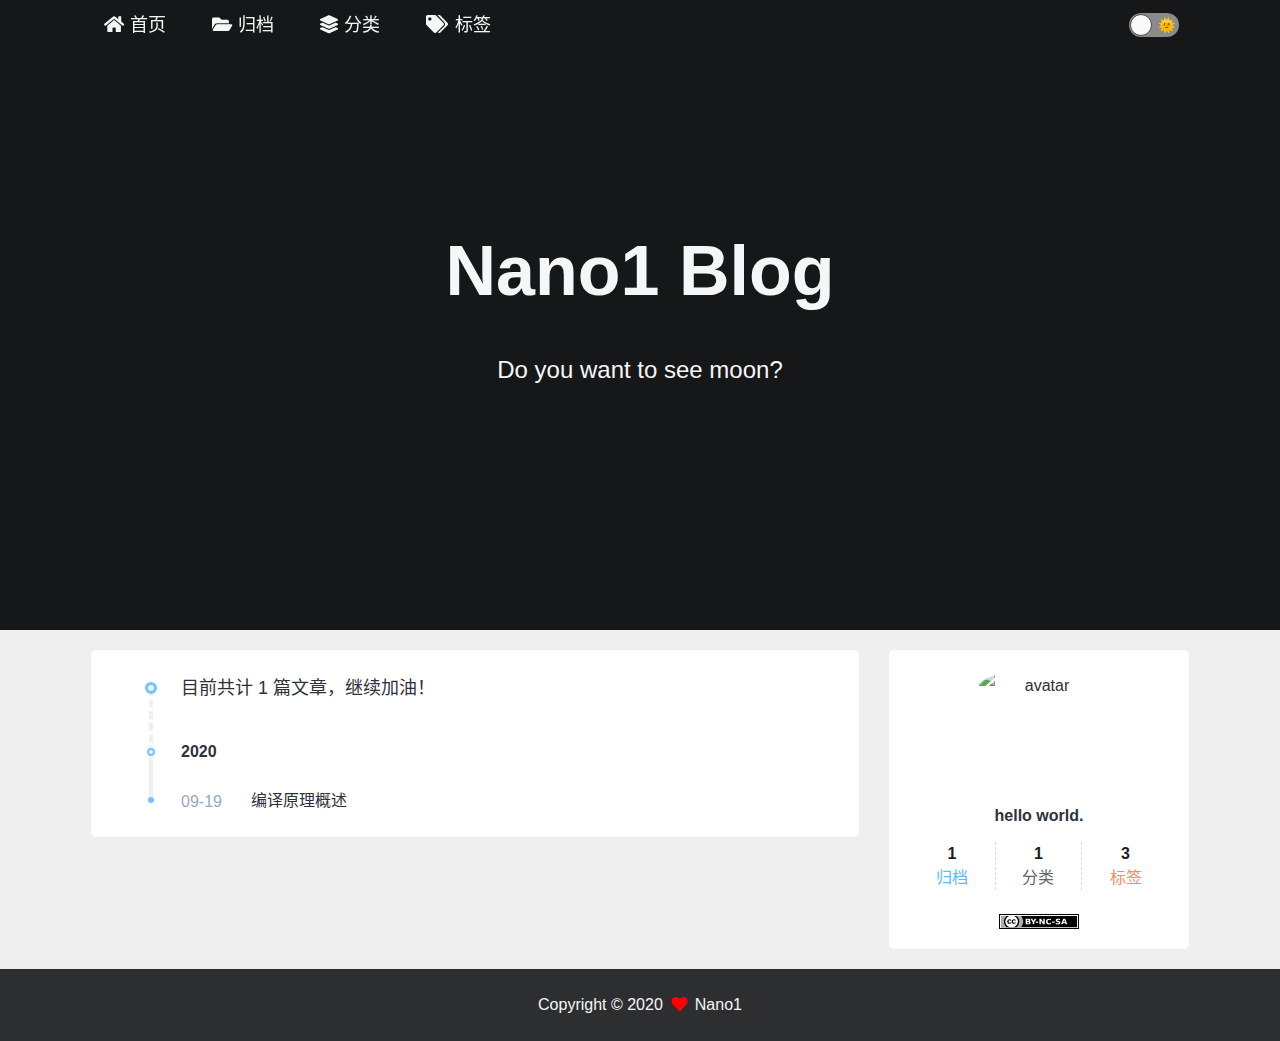
==== commit 098e4ba2: "Site updated: 2020-10-16 00:13:07" ====
--- a/archives/index.html
+++ b/archives/index.html
@@ -30,7 +30,7 @@
   sourcePath: {"js":"js","css":"css","images":"images"},
 };
 
-window.CONFIG = CONFIG;</script><meta name="generator" content="Hexo 5.2.0"></head><body><div class="container" id="container"><header class="header" id="header"><div class="header-inner"><nav class="header-nav header-nav--fixed"><div class="header-nav-inner"><div class="header-nav-menubtn"><i class="fas fa-bars"></i></div><div class="header-nav-menu"><div class="header-nav-menu-item"><a class="header-nav-menu-item__link" href="/"><span class="header-nav-menu-item__icon"><i class="fas fa-home"></i></span><span class="header-nav-menu-item__text">首页</span></a></div><div class="header-nav-menu-item"><a class="header-nav-menu-item__link" href="/archives/"><span class="header-nav-menu-item__icon"><i class="fas fa-folder-open"></i></span><span class="header-nav-menu-item__text">归档</span></a></div><div class="header-nav-menu-item"><a class="header-nav-menu-item__link" href="/categories/"><span class="header-nav-menu-item__icon"><i class="fas fa-layer-group"></i></span><span class="header-nav-menu-item__text">分类</span></a></div><div class="header-nav-menu-item"><a class="header-nav-menu-item__link" href="/tags/"><span class="header-nav-menu-item__icon"><i class="fas fa-tags"></i></span><span class="header-nav-menu-item__text">标签</span></a></div></div><div class="header-nav-mode"><div class="mode"><div class="mode-track"><span class="mode-track-moon"></span><span class="mode-track-sun"></span></div><div class="mode-thumb"></div></div></div></div></nav><div class="header-banner"><div class="header-banner-info"><div class="header-banner-info__title">Nano1 Blog</div><div class="header-banner-info__subtitle">Do you want to see moon?</div></div></div></div></header><main class="main" id="main"><div class="main-inner"><div class="content-wrap" id="content-wrap"><div class="content" id="content"><div class="archive"><div class="archive-total">目前共计 1 篇文章，继续加油！</div><section class="timeline"><time class="timeline-item timeline-item--year">2020</time><article class="timeline-item"><time class="timeline-item__time">09-19</time><h2 class="timeline-item__title"><a class="timeline-item__link" href="/2020/09/19/%E7%BC%96%E8%AF%91%E5%8E%9F%E7%90%861.%E6%A6%82%E8%BF%B0/">编译原理1.概述</a></h2></article></section></div></div></div><div class="sidebar-wrap" id="sidebar-wrap"><aside class="sidebar" id="sidebar"><section class="sidebar-toc hide"></section><!-- ov = overview--><section class="sidebar-ov"><div class="sidebar-ov-author"><div class="sidebar-ov-author__avatar"><img class="sidebar-ov-author__avatar_img" src="https://gitee.com/nano1/blog-resources/raw/master/avatar.jpg" alt="avatar"></div><p class="sidebar-ov-author__text">hello world.</p></div><div class="sidebar-ov-state"><a class="sidebar-ov-state-item sidebar-ov-state-item--posts" href="/archives/"><div class="sidebar-ov-state-item__count">1</div><div class="sidebar-ov-state-item__name">归档</div></a><a class="sidebar-ov-state-item sidebar-ov-state-item--categories" href="/categories/"><div class="sidebar-ov-state-item__count">1</div><div class="sidebar-ov-state-item__name">分类</div></a><a class="sidebar-ov-state-item sidebar-ov-state-item--tags" href="/tags/"><div class="sidebar-ov-state-item__count">3</div><div class="sidebar-ov-state-item__name">标签</div></a></div><div class="sidebar-ov-cc"><a href="https://creativecommons.org/licenses/by-nc-sa/4.0/deed.en" target="_blank" rel="noopener" data-popover="知识共享许可协议" data-popover-pos="up"><img src="/images/cc-by-nc-sa.svg"></a></div></section></aside></div><div class="clearfix"></div></div></main><footer class="footer" id="footer"><div class="footer-inner"><div><span>Copyright © 2020</span><span class="footer__icon"><i class="fas fa-heart"></i></span><span>Nano1</span></div></div></footer><div class="loading-bar" id="loading-bar"><div class="loading-bar__progress"></div></div><div class="back2top" id="back2top"><span class="back2top__icon"><i class="fas fa-rocket"></i></span></div></div><script src="https://cdn.jsdelivr.net/npm/jquery@v3.4.1/dist/jquery.min.js"></script><script src="https://cdn.jsdelivr.net/npm/velocity-animate@1.5.2/velocity.min.js"></script><script src="https://cdn.jsdelivr.net/npm/velocity-animate@1.5.2/velocity.ui.min.js"></script><script src="https://cdn.jsdelivr.net/npm/pjax@latest/pjax.min.js"></script><script>window.addEventListener('DOMContentLoaded', function () {
+window.CONFIG = CONFIG;</script><meta name="generator" content="Hexo 5.2.0"></head><body><div class="container" id="container"><header class="header" id="header"><div class="header-inner"><nav class="header-nav header-nav--fixed"><div class="header-nav-inner"><div class="header-nav-menubtn"><i class="fas fa-bars"></i></div><div class="header-nav-menu"><div class="header-nav-menu-item"><a class="header-nav-menu-item__link" href="/"><span class="header-nav-menu-item__icon"><i class="fas fa-home"></i></span><span class="header-nav-menu-item__text">首页</span></a></div><div class="header-nav-menu-item"><a class="header-nav-menu-item__link" href="/archives/"><span class="header-nav-menu-item__icon"><i class="fas fa-folder-open"></i></span><span class="header-nav-menu-item__text">归档</span></a></div><div class="header-nav-menu-item"><a class="header-nav-menu-item__link" href="/categories/"><span class="header-nav-menu-item__icon"><i class="fas fa-layer-group"></i></span><span class="header-nav-menu-item__text">分类</span></a></div><div class="header-nav-menu-item"><a class="header-nav-menu-item__link" href="/tags/"><span class="header-nav-menu-item__icon"><i class="fas fa-tags"></i></span><span class="header-nav-menu-item__text">标签</span></a></div></div><div class="header-nav-mode"><div class="mode"><div class="mode-track"><span class="mode-track-moon"></span><span class="mode-track-sun"></span></div><div class="mode-thumb"></div></div></div></div></nav><div class="header-banner"><div class="header-banner-info"><div class="header-banner-info__title">Nano1 Blog</div><div class="header-banner-info__subtitle">Do you want to see moon?</div></div></div></div></header><main class="main" id="main"><div class="main-inner"><div class="content-wrap" id="content-wrap"><div class="content" id="content"><div class="archive"><div class="archive-total">目前共计 1 篇文章，继续加油！</div><section class="timeline"><time class="timeline-item timeline-item--year">2020</time><article class="timeline-item"><time class="timeline-item__time">09-19</time><h2 class="timeline-item__title"><a class="timeline-item__link" href="/2020/09/19/%E7%BC%96%E8%AF%91%E5%8E%9F%E7%90%86%E6%A6%82%E8%BF%B0/">编译原理概述</a></h2></article></section></div></div></div><div class="sidebar-wrap" id="sidebar-wrap"><aside class="sidebar" id="sidebar"><section class="sidebar-toc hide"></section><!-- ov = overview--><section class="sidebar-ov"><div class="sidebar-ov-author"><div class="sidebar-ov-author__avatar"><img class="sidebar-ov-author__avatar_img" src="https://gitee.com/nano1/blog-resources/raw/master/avatar.jpg" alt="avatar"></div><p class="sidebar-ov-author__text">hello world.</p></div><div class="sidebar-ov-state"><a class="sidebar-ov-state-item sidebar-ov-state-item--posts" href="/archives/"><div class="sidebar-ov-state-item__count">1</div><div class="sidebar-ov-state-item__name">归档</div></a><a class="sidebar-ov-state-item sidebar-ov-state-item--categories" href="/categories/"><div class="sidebar-ov-state-item__count">1</div><div class="sidebar-ov-state-item__name">分类</div></a><a class="sidebar-ov-state-item sidebar-ov-state-item--tags" href="/tags/"><div class="sidebar-ov-state-item__count">3</div><div class="sidebar-ov-state-item__name">标签</div></a></div><div class="sidebar-ov-cc"><a href="https://creativecommons.org/licenses/by-nc-sa/4.0/deed.en" target="_blank" rel="noopener" data-popover="知识共享许可协议" data-popover-pos="up"><img src="/images/cc-by-nc-sa.svg"></a></div></section></aside></div><div class="clearfix"></div></div></main><footer class="footer" id="footer"><div class="footer-inner"><div><span>Copyright © 2020</span><span class="footer__icon"><i class="fas fa-heart"></i></span><span>Nano1</span></div></div></footer><div class="loading-bar" id="loading-bar"><div class="loading-bar__progress"></div></div><div class="back2top" id="back2top"><span class="back2top__icon"><i class="fas fa-rocket"></i></span></div></div><script src="https://cdn.jsdelivr.net/npm/jquery@v3.4.1/dist/jquery.min.js"></script><script src="https://cdn.jsdelivr.net/npm/velocity-animate@1.5.2/velocity.min.js"></script><script src="https://cdn.jsdelivr.net/npm/velocity-animate@1.5.2/velocity.ui.min.js"></script><script src="https://cdn.jsdelivr.net/npm/pjax@latest/pjax.min.js"></script><script>window.addEventListener('DOMContentLoaded', function () {
   var pjax = new Pjax({"selectors":["head title","#main",".pjax-reload"],"history":true,"scrollTo":false,"scrollRestoration":false,"cacheBust":false,"debug":false,"currentUrlFullReload":false,"timeout":0});
   // 加载进度条的计时器
   var loadingTimer = null;
